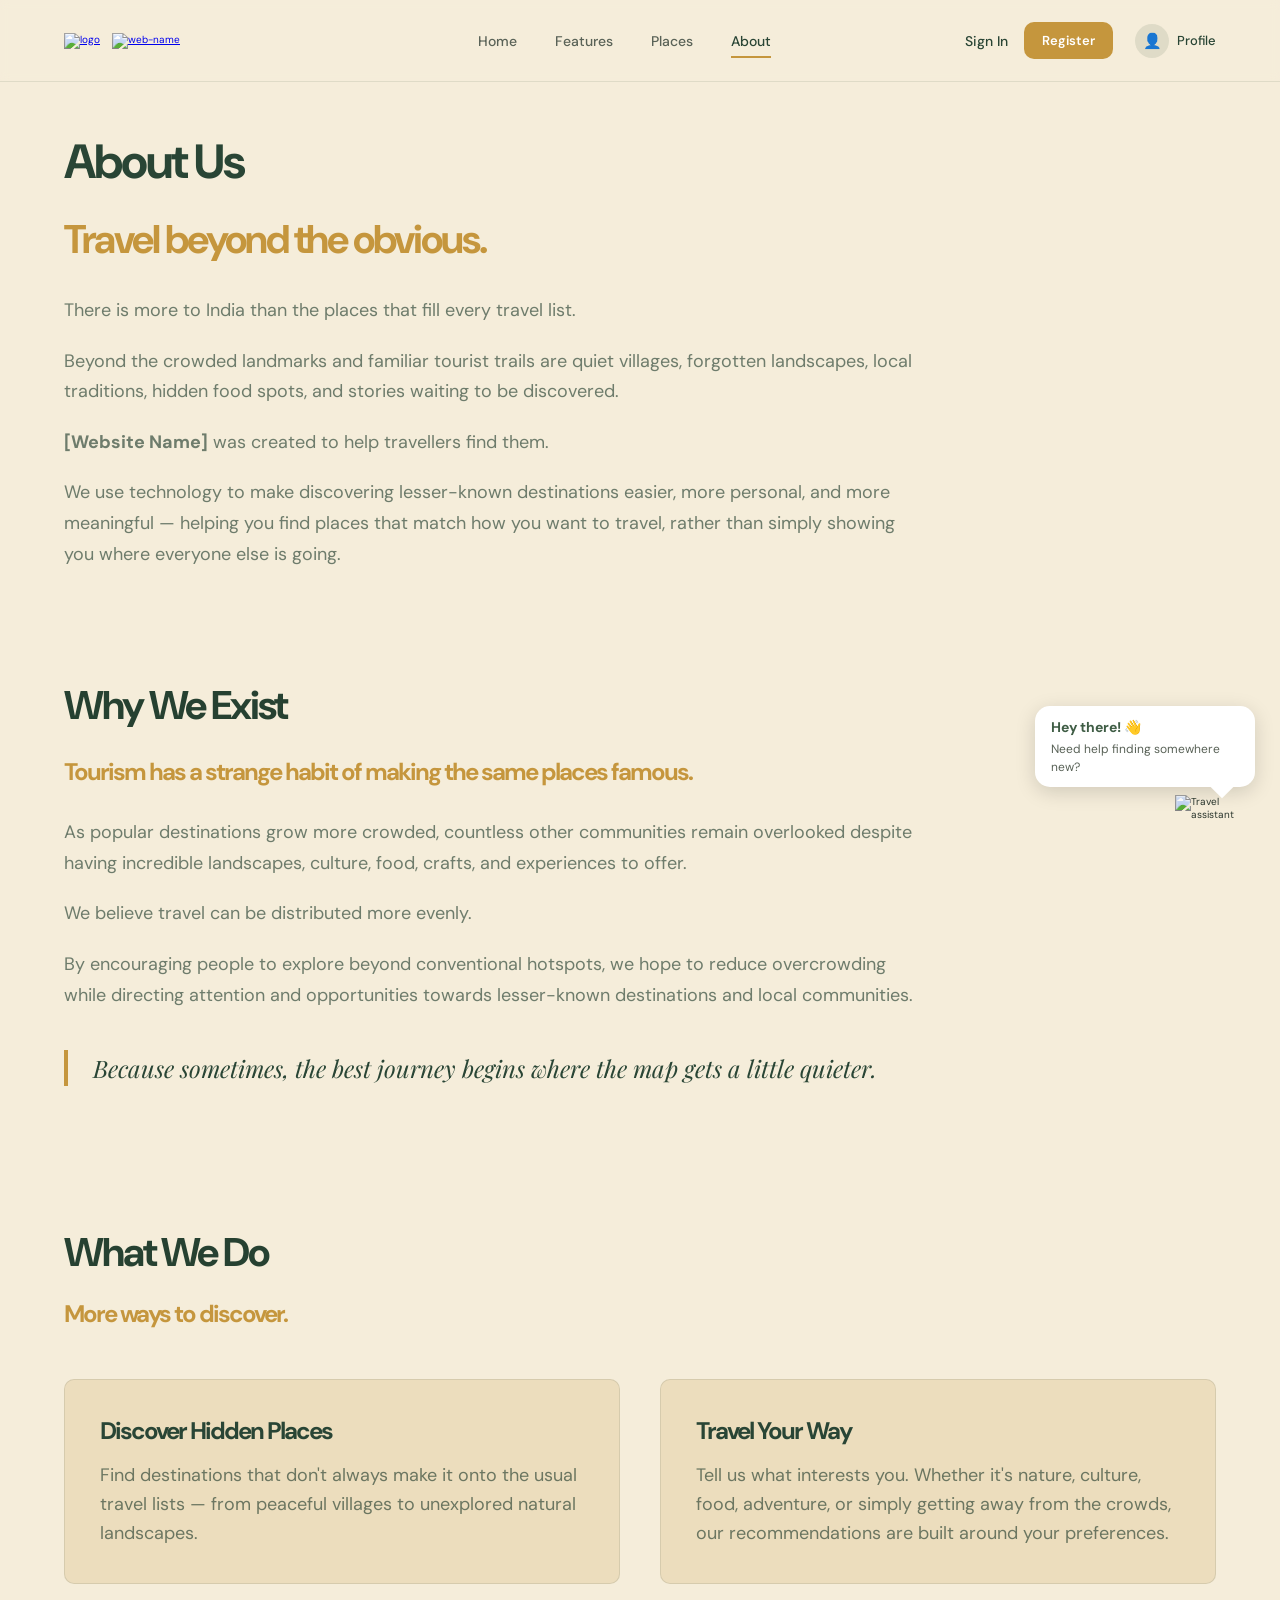
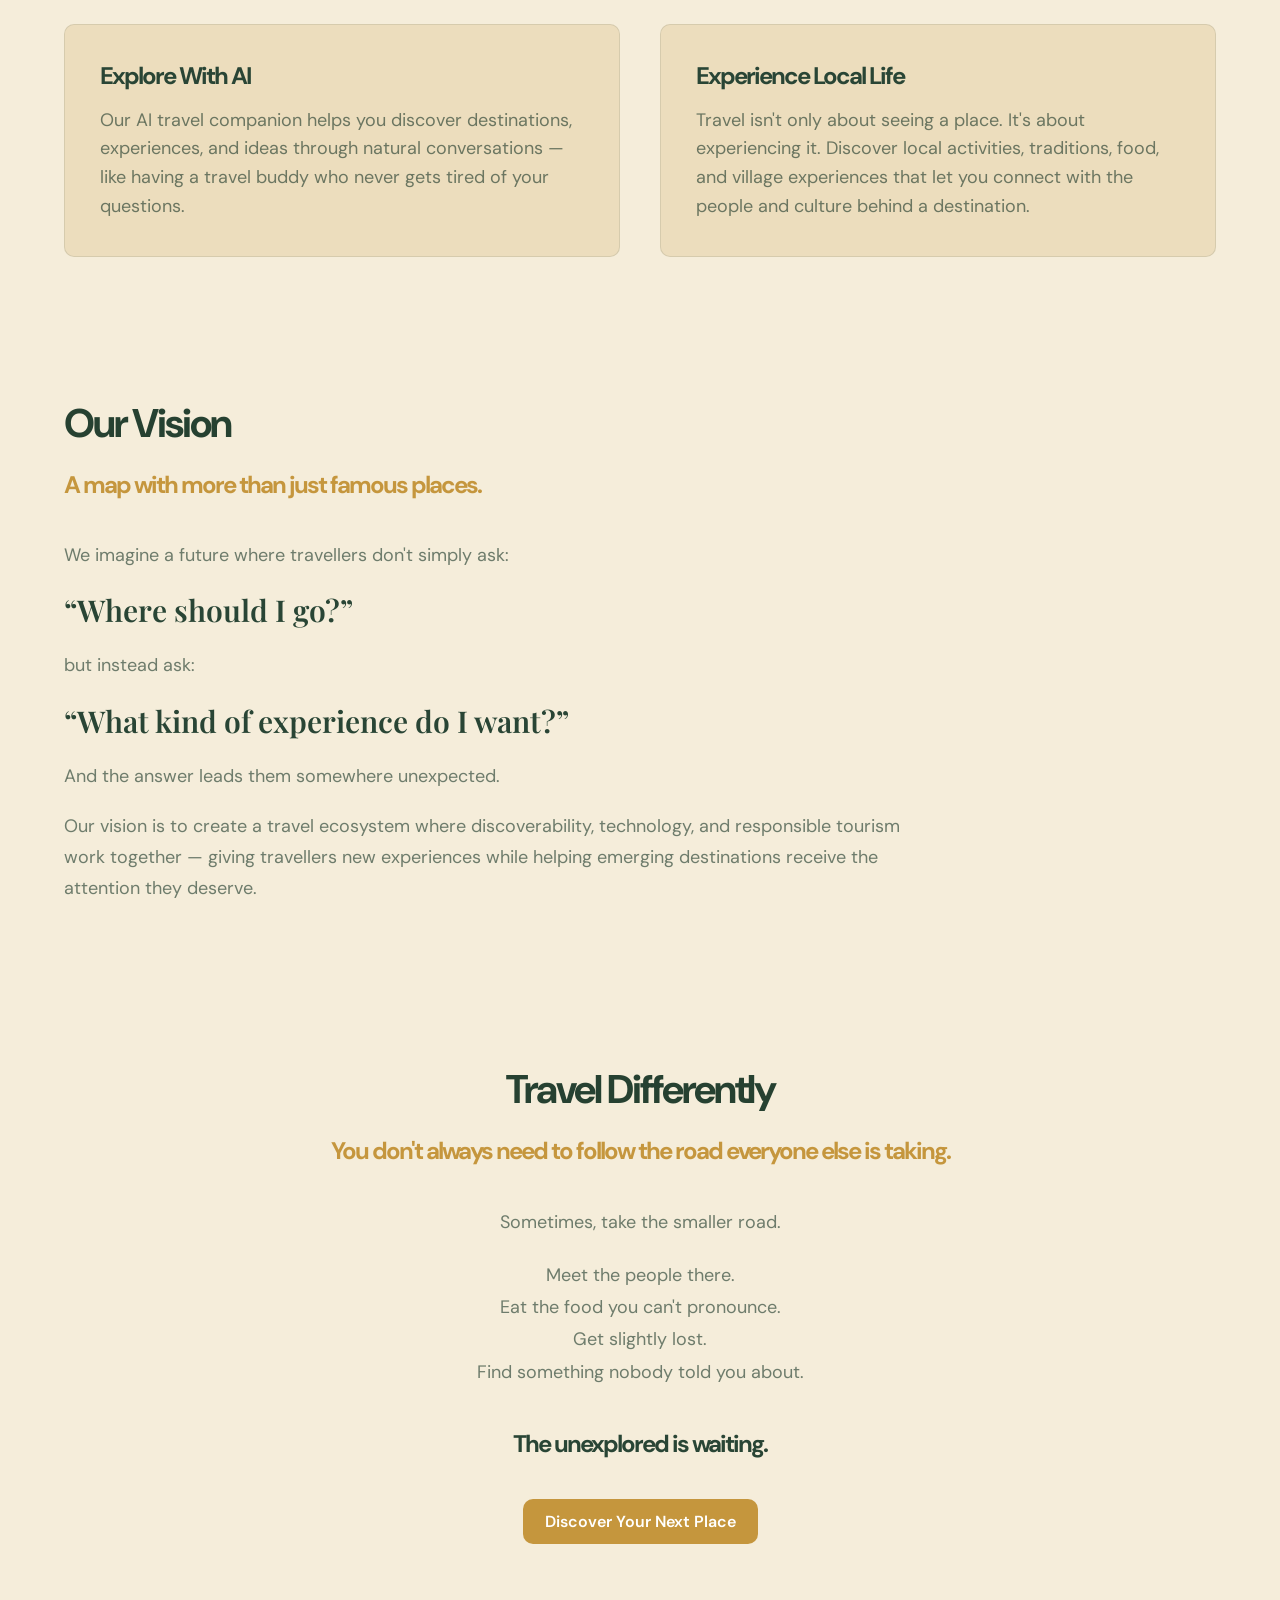
==== about.html @ 6c871c78 "Add files via upload" ====
<!DOCTYPE html>
<html lang="en">

<head>
    <meta charset="UTF-8">
    <meta name="viewport" content="width=device-width, initial-scale=1.0">
    <link rel="stylesheet" href="about.css">
    <link rel="stylesheet" href="chatbot.css">

    <title>About Us</title>

    <!-- About page stylesheet will be added later -->

    <!-- Google Fonts -->
    <link
        href="https://fonts.googleapis.com/css2?family=DM+Sans:wght@400;500;600&family=Playfair+Display:wght@500;600;700&display=swap"
        rel="stylesheet">
</head>

<body>

    <!-- ================= NAVBAR ================= -->

    <nav class="navbar">

        <!-- Logo + Website Name -->
        <div class="brand">

            <div class="logo">
                <a href="index.html">
                    <img src="images/web-logo.png" alt="logo" width="65px">
                </a>
            </div>

            <div class="website-name">
                   <a href="index.html"><img src="images/web-name.png" alt="web-name" width="100px"></a>
            </div>

        </div>


        <!-- Navigation Links -->
        <div class="nav-links">

            <a href="index.html">Home</a>

            <a href="index.html#features">Features</a>

            <a href="places.html">Places</a>

            <a href="about.html" class="active">About</a>

        </div>


        <!-- Right Side -->
        <div class="nav-actions">

            <a href="signin.html" class="auth-link">
                Sign In
            </a>

            <a href="register.html" class="dark-btn">
                Register
            </a>

            <div class="profile" id="profileButton">

                <div class="profile-icon">
                    👤
                </div>

                <span>Profile</span>

                <div class="profile-message" id="profileMessage">
                    <strong>Register / Sign in</strong>
                    <small>to see your profile.</small>
                </div>

            </div>

        </div>

    </nav>


    <!-- ================= ABOUT PAGE ================= -->

    <main>

        <!-- ABOUT HERO -->

        <section class="about-hero">

            <h2>About Us</h2>

            <h3>Travel beyond the obvious.</h3>

            <p>
                There is more to India than the places that fill every travel list.
            </p>

            <p>
                Beyond the crowded landmarks and familiar tourist trails are quiet
                villages, forgotten landscapes, local traditions, hidden food spots,
                and stories waiting to be discovered.
            </p>

            <p>
                <strong>[Website Name]</strong> was created to help travellers find them.
            </p>

            <p>
                We use technology to make discovering lesser-known destinations easier,
                more personal, and more meaningful — helping you find places that match
                how you want to travel, rather than simply showing you where everyone
                else is going.
            </p>

        </section>


        <!-- WHY WE EXIST -->

        <section class="why-us">

            <h3>Why We Exist</h3>

            <h4>
                Tourism has a strange habit of making the same places famous.
            </h4>

            <p>
                As popular destinations grow more crowded, countless other communities
                remain overlooked despite having incredible landscapes, culture, food,
                crafts, and experiences to offer.
            </p>

            <p>
                We believe travel can be distributed more evenly.
            </p>

            <p>
                By encouraging people to explore beyond conventional hotspots, we hope
                to reduce overcrowding while directing attention and opportunities
                towards lesser-known destinations and local communities.
            </p>

            <blockquote>
                Because sometimes, the best journey begins where the map gets a little quieter.
            </blockquote>

        </section>


        <!-- WHAT WE DO -->

        <section class="what-we-do">

            <h3>What We Do</h3>

            <h4>More ways to discover.</h4>

            <div class="about-features">

                <article class="about-feature">

                    <h4>Discover Hidden Places</h4>

                    <p>
                        Find destinations that don't always make it onto the usual
                        travel lists — from peaceful villages to unexplored natural
                        landscapes.
                    </p>

                </article>


                <article class="about-feature">

                    <h4>Travel Your Way</h4>

                    <p>
                        Tell us what interests you. Whether it's nature, culture,
                        food, adventure, or simply getting away from the crowds,
                        our recommendations are built around your preferences.
                    </p>

                </article>


                <article class="about-feature">

                    <h4>Explore With AI</h4>

                    <p>
                        Our AI travel companion helps you discover destinations,
                        experiences, and ideas through natural conversations — like
                        having a travel buddy who never gets tired of your questions.
                    </p>

                </article>


                <article class="about-feature">

                    <h4>Experience Local Life</h4>

                    <p>
                        Travel isn't only about seeing a place. It's about
                        experiencing it. Discover local activities, traditions,
                        food, and village experiences that let you connect with
                        the people and culture behind a destination.
                    </p>

                </article>

            </div>

        </section>


        <!-- OUR VISION -->

        <section class="our-vision">

            <h3>Our Vision</h3>

            <h4>A map with more than just famous places.</h4>

            <p>
                We imagine a future where travellers don't simply ask:
            </p>

            <blockquote>
                “Where should I go?”
            </blockquote>

            <p>
                but instead ask:
            </p>

            <blockquote>
                “What kind of experience do I want?”
            </blockquote>

            <p>
                And the answer leads them somewhere unexpected.
            </p>

            <p>
                Our vision is to create a travel ecosystem where discoverability,
                technology, and responsible tourism work together — giving travellers
                new experiences while helping emerging destinations receive the
                attention they deserve.
            </p>

        </section>


        <!-- CLOSING -->

        <section class="about-closing">

            <h3>Travel Differently</h3>

            <h4>
                You don't always need to follow the road everyone else is taking.
            </h4>

            <p>
                Sometimes, take the smaller road.
            </p>

            <p>
                Meet the people there.<br>
                Eat the food you can't pronounce.<br>
                Get slightly lost.<br>
                Find something nobody told you about.
            </p>

            <h4>
                The unexplored is waiting.
            </h4>

            <a href="index.html#features">
                Discover Your Next Place
            </a>

        </section>

    </main>

    <!-- ================= CHATBOT ================= -->

<div class="chatbot" id="chatbot">

    <!-- Speech bubble -->
    <div class="chatbot-bubble" id="chatbotBubble">

        <strong>Hey there! 👋</strong>

        <small>
            Need help finding somewhere new?
        </small>

    </div>


    <!-- Chat window -->
    <div class="chat-window" id="chatWindow">

        <div class="chat-header">

            <h4>Your Travel Companion</h4>

            <button
                class="chat-close"
                id="chatClose">
                ×
            </button>

        </div>


        <div class="chat-messages" id="chatMessages">

            <div class="bot-message">
                Hi! I'm your travel companion. 🌿
                Tell me what kind of place you're looking for!
            </div>

        </div>


        <div class="chat-input-area">

            <input
                type="text"
                id="chatInput"
                class="chat-input"
                placeholder="Ask me anything..."
            >

            <button
                class="chat-send"
                id="chatSend">
                Send
            </button>

        </div>

    </div>


    <!-- Mascot -->
    <img
        src="images/mascot.png"
        alt="Travel assistant"
        class="chatbot-mascot"
        id="chatbotMascot">

</div>

    <script src="script.js"></script>
    <script src="chatbot.js"></script>

</body>

</html>
---- about.css ----
* {
    margin: 0;
    padding: 0;
    box-sizing: border-box;
}


:root {
    --ochre: #c5963d;
    --deep-ochre: #a87927;

    --earth: #7b5635;
    --forest: #3f5d45;
    --deep-green: #294535;

    --cream: #f5edda;
    --text: #29352c;

    /* Feature colours */
    --feature-bg: #c5963d;
    --feature-image-bg: #d8b967;
    --feature-text: #f5edda;

    --h1-font-colour: #264131;

    --h1-font-size: 7rem;
    --h2-font-size: 4.8rem;
    --h3-font-size: 4rem;
    --h4-font-size: 2.4rem;

    --para-font-colour: #1934259c;
    --para-font-size: 1.8rem;

    --header-font-weight: 700;
    --para-font-weight: 400;

    --button-radius: 1rem;
}


html {
    font-size: 62.5%;
    scroll-behavior: smooth;
}


body {
    background: var(--cream);
    color: var(--text);
    font-family: "DM Sans", sans-serif;
}


h1,
h2,
h3,
h4 {
    color: var(--h1-font-colour);
    letter-spacing: -2px;
    font-weight: var(--header-font-weight);
}


h1 {
    font-size: var(--h1-font-size);
}


h2 {
    font-size: var(--h2-font-size);
}


h3 {
    font-size: var(--h3-font-size);
}


h4 {
    font-size: var(--h4-font-size);
}


p {
    font-size: var(--para-font-size);
    color: var(--para-font-colour);
    font-weight: var(--para-font-weight);
}


ul,
ol {
    list-style: none;
}


/* =========================================================
   NAVBAR
   ========================================================= */

.navbar {
    height: 8.2rem;
    width: 100%;

    display: flex;
    align-items: center;
    justify-content: space-between;

    padding: 0 5%;

    /* Translucent parchment */
    background: rgba(245, 237, 218, 0.45);

    border-bottom: 1px solid rgba(63, 93, 69, 0.12);

    /* Stays over the entire page */
    position: fixed;
    top: 0;
    left: 0;

    z-index: 1000;

    backdrop-filter: blur(4px);
    -webkit-backdrop-filter: blur(4px);
}


/* Brand */

.brand {
    display: flex;
    align-items: center;
    gap: 12px;

    min-width: 22rem;
}


/* Navigation */

.nav-links {
    display: flex;
    align-items: center;
    gap: 3.8rem;
}


.nav-links a {
    position: relative;

    text-decoration: none;
    color: #596257;

    font-size: 14px;
    font-weight: 500;

    padding: 8px 0;

    transition: color 0.25s ease;
}


.nav-links a:hover,
.nav-links a.active {
    color: var(--deep-green);
}


/* Underline */

.nav-links a::after {
    content: "";

    position: absolute;
    left: 0;
    bottom: 0;

    width: 0;
    height: 2px;

    background: var(--ochre);

    transition: width 0.25s ease;
}


.nav-links a:hover::after,
.nav-links a.active::after {
    width: 100%;
}


/* Right side */

.nav-actions {
    min-width: 22rem;

    display: flex;
    align-items: center;
    justify-content: flex-end;

    gap: 1.6rem;
}


.auth-link {
    text-decoration: none;

    color: var(--deep-green);

    font-size: 1.4rem;
    font-weight: 500;

    transition: opacity 0.2s ease;
}


.auth-link:hover {
    opacity: 0.7;
}


/* Buttons */

.dark-btn {
    text-decoration: none;

    padding: 1rem 1.8rem;

    border-radius: var(--button-radius);

    background: var(--ochre);
    color: white;

    font-size: 1.3rem;
    font-weight: 600;

    transition:
        background 0.25s ease,
        box-shadow 0.25s ease;
}


.dark-btn:hover {
    background: var(--deep-ochre);

    box-shadow:
        0 0.5rem 1rem rgba(41, 69, 53, 0.15);
}


/* Profile */

.profile {
    display: flex;
    align-items: center;
    position: relative;

    gap: 8px;
    margin-left: 6px;

    color: var(--deep-green);

    font-size: 1.3rem;
    font-weight: 500;

    cursor: pointer;
}


.profile-icon {
    width: 3.4rem;
    height: 3.4rem;

    display: flex;
    align-items: center;
    justify-content: center;

    border-radius: 50%;

    background: rgba(63, 93, 69, 0.12);

    font-size: 15px;
}


/* =========================================================
   PROFILE MESSAGE
   ========================================================= */

.profile-message {
    position: absolute;

    top: 5rem;
    right: 0;

    width: 18rem;

    padding: 1.4rem 1.6rem;

    background: rgba(255, 255, 255, 0.96);

    border-radius: 1.5rem;

    box-shadow:
        0 0.8rem 2rem rgba(41, 69, 53, 0.15);

    display: flex;
    flex-direction: column;

    gap: 0.3rem;

    opacity: 0;
    visibility: hidden;

    transform: translateY(-0.5rem) scale(0.96);

    transition:
        opacity 0.2s ease,
        visibility 0.2s ease,
        transform 0.2s ease;

    z-index: 2000;
}


/* Little cloud tail */

.profile-message::before {
    content: "";

    position: absolute;

    top: -0.7rem;
    right: 1.8rem;

    width: 1.4rem;
    height: 1.4rem;

    background: white;

    transform: rotate(45deg);
}


.profile-message strong {
    color: var(--deep-green);

    font-size: 1.4rem;
}


.profile-message small {
    color: rgba(41, 69, 53, 0.65);

    font-size: 1.2rem;

    line-height: 1.4;
}


/* Show popup */

.profile-message.show {
    opacity: 1;
    visibility: visible;

    transform: translateY(0) scale(1);
}




/* =========================================================
   ABOUT PAGE
   ========================================================= */

body {
    background-color: var(--cream);
    color: var(--text);
    font-family: "DM Sans", sans-serif;

    position: relative;
}


/* PARCHMENT BACKGROUND */

body::before {
    content: "";

    position: fixed;
    inset: 0;

    background-image: url("images/parchment-bg.png");
    background-size: cover;
    background-position: center;
    background-repeat: no-repeat;

    z-index: -1;
}


/* =========================================================
   ABOUT CONTENT
   ========================================================= */

main {
    width: 100%;
    padding-top: 12rem;
}


/* ================= ABOUT HERO ================= */

.about-hero {
    width: 90%;
    max-width: 120rem;

    margin: 0 auto;

    padding: 1rem 0 3rem;
}


.about-hero h2 {
    margin-bottom: 2rem;

    color: var(--deep-green);
}


.about-hero h3 {
    margin-bottom: 3rem;

    color: var(--ochre);
}


.about-hero p {
    max-width: 85rem;

    margin-bottom: 2rem;

    line-height: 1.7;
}


/* ================= WHY WE EXIST ================= */

.why-us {
    width: 90%;
    max-width: 120rem;

    margin: 0 auto;

    padding: 6rem 0 8rem;
}


.why-us h3 {
    margin-bottom: 2.5rem;
}


.why-us h4 {
    max-width: 90rem;

    margin-bottom: 3rem;

    color: var(--ochre);
}


.why-us p {
    max-width: 85rem;

    margin-bottom: 2rem;

    line-height: 1.7;
}


.why-us blockquote {
    max-width: 85rem;

    margin-top: 4rem;

    padding-left: 2.5rem;

    border-left: 4px solid var(--ochre);

    color: var(--deep-green);

    font-family: "Playfair Display", serif;
    font-size: 2.4rem;
    font-style: italic;
    line-height: 1.5;
}


/* ================= WHAT WE DO ================= */

.what-we-do {
    width: 90%;
    max-width: 120rem;

    margin: 0 auto;

    padding: 6rem 0 8rem;
}


.what-we-do > h3 {
    margin-bottom: 2rem;
}


.what-we-do > h4 {
    margin-bottom: 5rem;

    color: var(--ochre);
}


/* ================= ABOUT FEATURES ================= */

.about-features {
    display: grid;

    grid-template-columns: repeat(2, minmax(0, 1fr));

    gap: 4rem;
}


.about-feature {
    padding: 3.5rem;

    border-radius: var(--button-radius);

    background: rgba(197, 150, 61, 0.18);

    border: 1px solid rgba(41, 69, 53, 0.12);
}


.about-feature h4 {
    margin-bottom: 1.5rem;

    color: var(--deep-green);
}


.about-feature p {
    line-height: 1.6;
}


/* ================= OUR VISION ================= */

.our-vision {
    width: 90%;
    max-width: 120rem;

    margin: 0 auto;

    padding: 6rem 0 8rem;
}


.our-vision h3 {
    margin-bottom: 2rem;
}


.our-vision h4 {
    margin-bottom: 4rem;

    color: var(--ochre);
}


.our-vision p {
    max-width: 85rem;

    margin-bottom: 2rem;

    line-height: 1.7;
}


.our-vision blockquote {
    margin: 2rem 0;

    color: var(--deep-green);

    font-family: "Playfair Display", serif;
    font-size: 3rem;
    font-weight: 600;
}


/* ================= CLOSING ================= */

.about-closing {
    width: 90%;
    max-width: 120rem;

    margin: 0 auto;

    padding: 6rem 0 8rem;

    text-align: center;
}


.about-closing h3 {
    margin-bottom: 2rem;
}


.about-closing h4 {
    max-width: 80rem;

    margin: 0 auto 4rem;

    color: var(--ochre);
}


.about-closing p {
    margin-bottom: 2rem;

    line-height: 1.8;
}


.about-closing h4:last-of-type {
    margin-top: 4rem;
    margin-bottom: 4rem;

    color: var(--deep-green);
}


.about-closing a {
    display: inline-block;

    padding: 1.2rem 2.2rem;

    border-radius: var(--button-radius);

    background: var(--ochre);
    color: white;

    text-decoration: none;

    font-size: 1.6rem;
    font-weight: 600;

    transition:
        background 0.25s ease,
        box-shadow 0.25s ease;
}


.about-closing a:hover {
    background: var(--deep-ochre);

    box-shadow:
        0 0.8rem 2rem rgba(41, 69, 53, 0.15);
}


/* =========================================================
   RESPONSIVE
   ========================================================= */

@media (max-width: 900px) {

    .about-features {
        grid-template-columns: 1fr;
    }

}


@media (max-width: 650px) {

    main {
        padding-top: 10rem;
    }

    .about-hero,
    .why-us,
    .what-we-do,
    .our-vision,
    .about-closing {
        width: 90%;
        padding-top: 6rem;
        padding-bottom: 8rem;
    }

    .about-features {
        gap: 2rem;
    }

    .about-feature {
        padding: 2.5rem;
    }

    .about-hero h2 {
        font-size: 3.8rem;
    }

    .about-hero h3,
    .why-us h3,
    .what-we-do h3,
    .our-vision h3,
    .about-closing h3 {
        font-size: 3.2rem;
    }

}
---- chatbot.css ----
/* ================= CHATBOT ================= */

.chatbot {
    position: fixed;
    bottom: 2.5rem;
    right: 2.5rem;

    z-index: 9999;

    display: flex;
    flex-direction: column;
    align-items: flex-end;

    font-family: "DM Sans", sans-serif;
}


/* ================= MASCOT ================= */

.chatbot-mascot {
    width: 8rem;
    height: 8rem;

    object-fit: contain;

    cursor: pointer;

    transition: transform 0.25s ease;
}

.chatbot-mascot:hover {
    transform: scale(1.08);
}


/* ================= SPEECH BUBBLE ================= */

.chatbot-bubble {
    position: relative;

    margin-bottom: 0.8rem;
    padding: 1.2rem 1.6rem;

    background: white;

    border-radius: 1.5rem;

    box-shadow:
        0 0.5rem 2rem rgba(0, 0, 0, 0.15);

    color: #294535;

    font-size: 1.4rem;

    max-width: 22rem;

    cursor: pointer;

    animation: chatbotBubbleIn 0.5s ease;
}

.chatbot-bubble::after {
    content: "";

    position: absolute;

    right: 2.5rem;
    bottom: -0.8rem;

    width: 1.6rem;
    height: 1.6rem;

    background: white;

    transform: rotate(45deg);
}

.chatbot-bubble strong {
    display: block;

    color: #3f5d45;

    margin-bottom: 0.3rem;
}

.chatbot-bubble small {
    font-size: 1.2rem;

    color: #596257;
}


/* ================= CHAT WINDOW ================= */

.chat-window {
    position: absolute;

    right: 0;
    bottom: 9rem;

    width: 32rem;
    height: 42rem;

    background: #f5edda;

    border-radius: 1.8rem;

    box-shadow:
        0 1rem 3rem rgba(0, 0, 0, 0.2);

    overflow: hidden;

    display: none;

    flex-direction: column;
}

.chat-window.active {
    display: flex;

    animation: chatWindowIn 0.3s ease;
}


/* ================= CHAT HEADER ================= */

.chat-header {
    padding: 1.5rem 1.8rem;

    background: #294535;

    color: #f5edda;

    display: flex;

    align-items: center;

    justify-content: space-between;
}

.chat-header h4 {
    margin: 0;

    color: #f5edda;

    font-size: 1.8rem;

    letter-spacing: -0.5px;
}

.chat-close {
    border: none;

    background: transparent;

    color: #f5edda;

    font-size: 2rem;

    cursor: pointer;
}


/* ================= MESSAGES ================= */

.chat-messages {
    flex: 1;

    padding: 1.5rem;

    overflow-y: auto;

    display: flex;

    flex-direction: column;

    gap: 1rem;
}

.bot-message,
.user-message {
    max-width: 80%;

    padding: 1rem 1.3rem;

    border-radius: 1.2rem;

    font-size: 1.3rem;

    line-height: 1.5;
}

.bot-message {
    align-self: flex-start;

    background: white;

    color: #29352c;

    border-bottom-left-radius: 0.3rem;
}

.user-message {
    align-self: flex-end;

    background: #c5963d;

    color: white;

    border-bottom-right-radius: 0.3rem;
}


/* ================= INPUT ================= */

.chat-input-area {
    display: flex;

    gap: 0.8rem;

    padding: 1.2rem;

    background: white;

    border-top: 1px solid rgba(41, 69, 53, 0.1);
}

.chat-input {
    flex: 1;

    border: 1px solid rgba(41, 69, 53, 0.25);

    border-radius: 1rem;

    padding: 1rem;

    outline: none;

    font-family: "DM Sans", sans-serif;

    font-size: 1.3rem;
}

.chat-send {
    border: none;

    border-radius: 1rem;

    padding: 0 1.4rem;

    background: #c5963d;

    color: white;

    font-weight: 600;

    cursor: pointer;
}

.chat-send:hover {
    background: #a87927;
}


/* ================= ANIMATIONS ================= */

@keyframes chatbotBubbleIn {

    from {
        opacity: 0;
        transform: translateY(1rem);
    }

    to {
        opacity: 1;
        transform: translateY(0);
    }

}

@keyframes chatWindowIn {

    from {
        opacity: 0;
        transform: translateY(1rem) scale(0.97);
    }

    to {
        opacity: 1;
        transform: translateY(0) scale(1);
    }

}


/* ================= MOBILE ================= */

@media (max-width: 600px) {

    .chatbot {
        right: 1.5rem;
        bottom: 1.5rem;
    }

    .chatbot-mascot {
        width: 6.5rem;
        height: 6.5rem;
    }

    .chat-window {
        width: calc(100vw - 3rem);
        right: -0.5rem;
    }

}
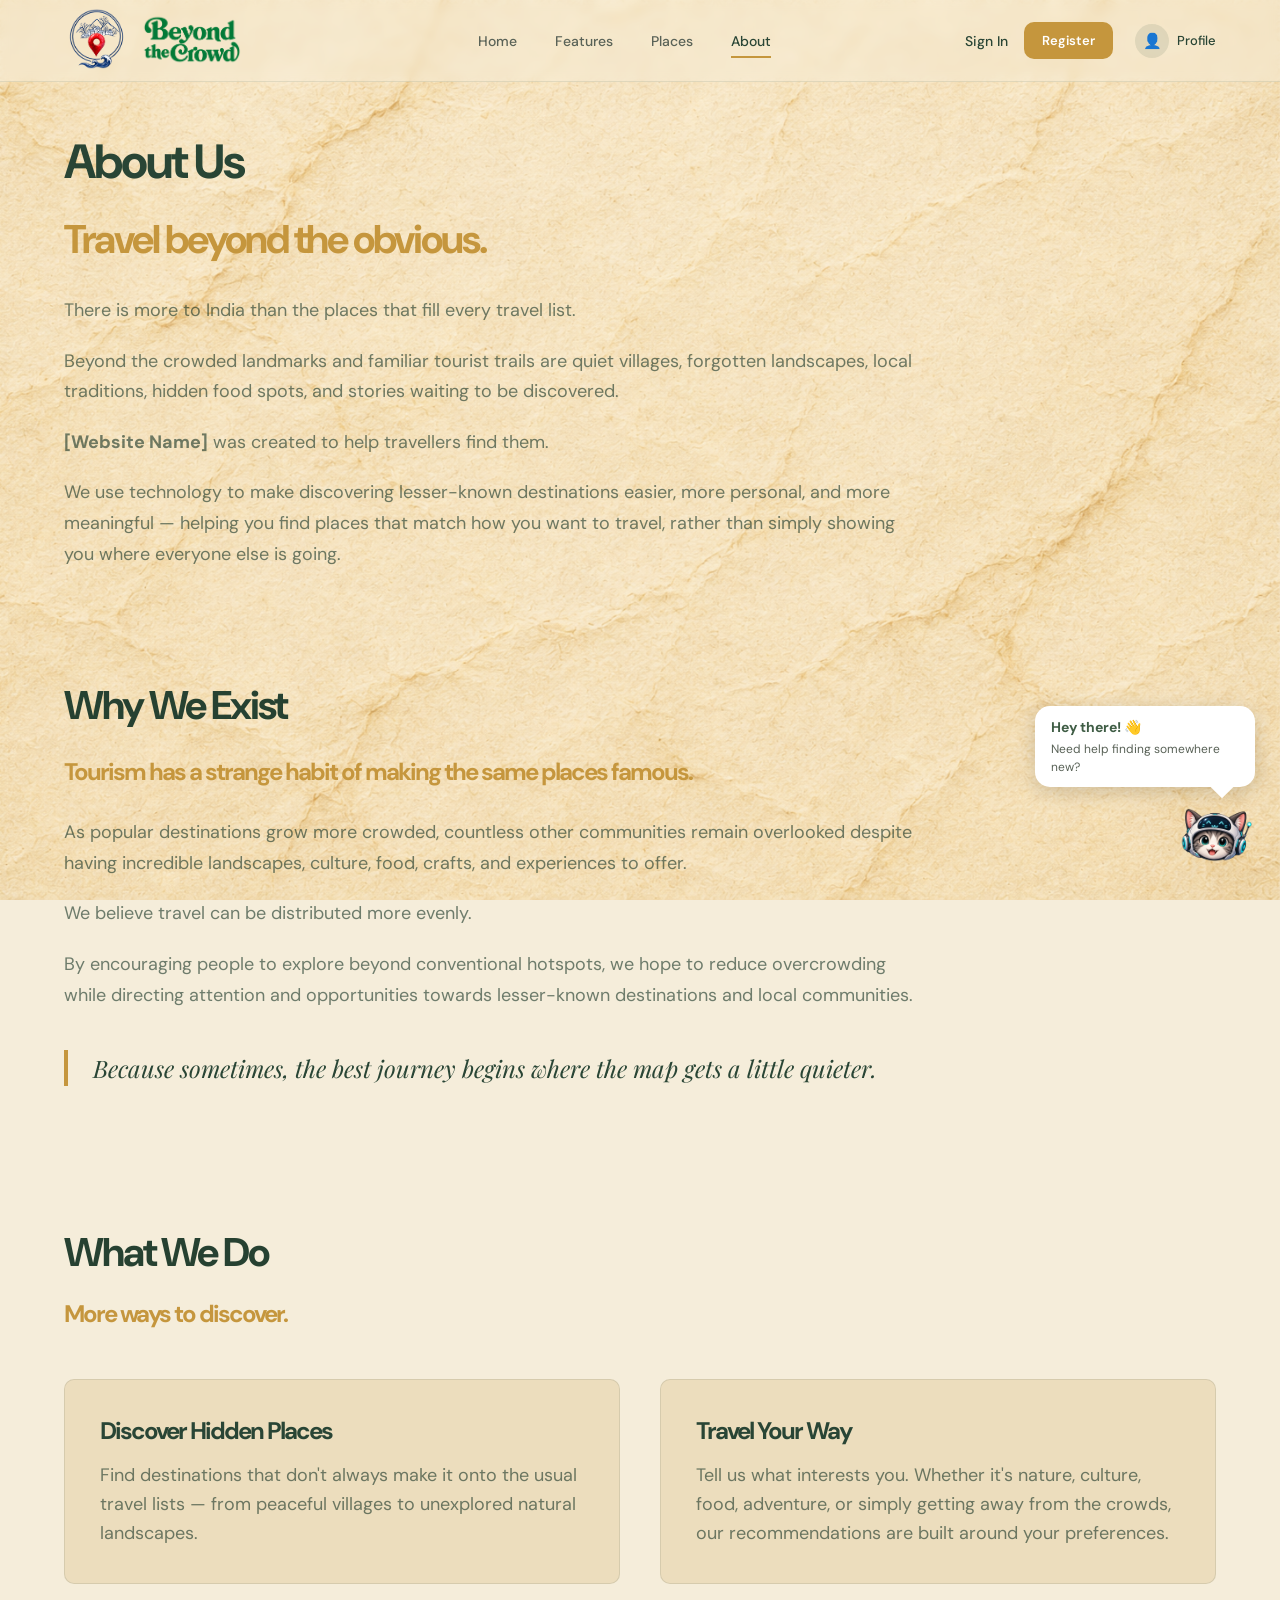
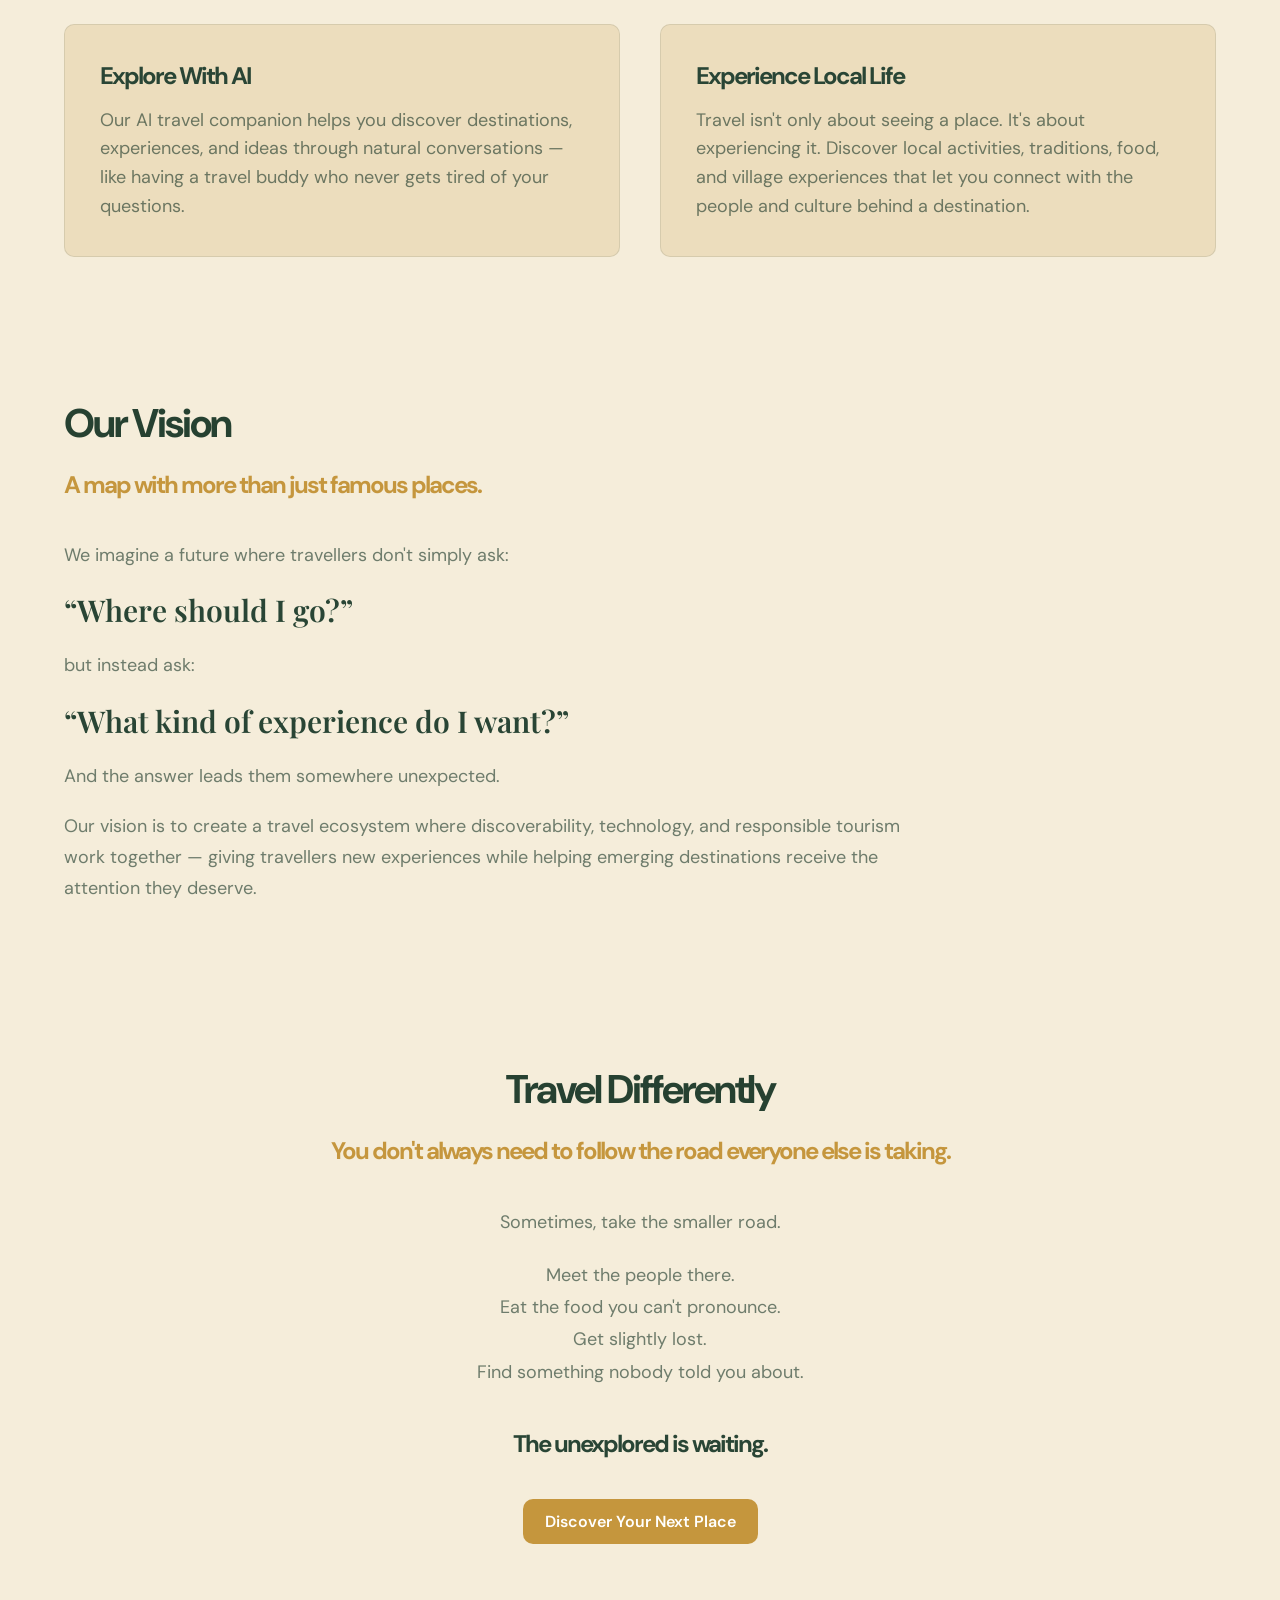
==== commit 9fbeaab2: "Initial local commit" ====
--- a/about.html
+++ b/about.html
@@ -1,370 +1,370 @@
-<!DOCTYPE html>
-<html lang="en">
-
-<head>
-    <meta charset="UTF-8">
-    <meta name="viewport" content="width=device-width, initial-scale=1.0">
-    <link rel="stylesheet" href="about.css">
-    <link rel="stylesheet" href="chatbot.css">
-
-    <title>About Us</title>
-
-    <!-- About page stylesheet will be added later -->
-
-    <!-- Google Fonts -->
-    <link
-        href="https://fonts.googleapis.com/css2?family=DM+Sans:wght@400;500;600&family=Playfair+Display:wght@500;600;700&display=swap"
-        rel="stylesheet">
-</head>
-
-<body>
-
-    <!-- ================= NAVBAR ================= -->
-
-    <nav class="navbar">
-
-        <!-- Logo + Website Name -->
-        <div class="brand">
-
-            <div class="logo">
-                <a href="index.html">
-                    <img src="images/web-logo.png" alt="logo" width="65px">
-                </a>
-            </div>
-
-            <div class="website-name">
-                   <a href="index.html"><img src="images/web-name.png" alt="web-name" width="100px"></a>
-            </div>
-
-        </div>
-
-
-        <!-- Navigation Links -->
-        <div class="nav-links">
-
-            <a href="index.html">Home</a>
-
-            <a href="index.html#features">Features</a>
-
-            <a href="places.html">Places</a>
-
-            <a href="about.html" class="active">About</a>
-
-        </div>
-
-
-        <!-- Right Side -->
-        <div class="nav-actions">
-
-            <a href="signin.html" class="auth-link">
-                Sign In
-            </a>
-
-            <a href="register.html" class="dark-btn">
-                Register
-            </a>
-
-            <div class="profile" id="profileButton">
-
-                <div class="profile-icon">
-                    👤
-                </div>
-
-                <span>Profile</span>
-
-                <div class="profile-message" id="profileMessage">
-                    <strong>Register / Sign in</strong>
-                    <small>to see your profile.</small>
-                </div>
-
-            </div>
-
-        </div>
-
-    </nav>
-
-
-    <!-- ================= ABOUT PAGE ================= -->
-
-    <main>
-
-        <!-- ABOUT HERO -->
-
-        <section class="about-hero">
-
-            <h2>About Us</h2>
-
-            <h3>Travel beyond the obvious.</h3>
-
-            <p>
-                There is more to India than the places that fill every travel list.
-            </p>
-
-            <p>
-                Beyond the crowded landmarks and familiar tourist trails are quiet
-                villages, forgotten landscapes, local traditions, hidden food spots,
-                and stories waiting to be discovered.
-            </p>
-
-            <p>
-                <strong>[Website Name]</strong> was created to help travellers find them.
-            </p>
-
-            <p>
-                We use technology to make discovering lesser-known destinations easier,
-                more personal, and more meaningful — helping you find places that match
-                how you want to travel, rather than simply showing you where everyone
-                else is going.
-            </p>
-
-        </section>
-
-
-        <!-- WHY WE EXIST -->
-
-        <section class="why-us">
-
-            <h3>Why We Exist</h3>
-
-            <h4>
-                Tourism has a strange habit of making the same places famous.
-            </h4>
-
-            <p>
-                As popular destinations grow more crowded, countless other communities
-                remain overlooked despite having incredible landscapes, culture, food,
-                crafts, and experiences to offer.
-            </p>
-
-            <p>
-                We believe travel can be distributed more evenly.
-            </p>
-
-            <p>
-                By encouraging people to explore beyond conventional hotspots, we hope
-                to reduce overcrowding while directing attention and opportunities
-                towards lesser-known destinations and local communities.
-            </p>
-
-            <blockquote>
-                Because sometimes, the best journey begins where the map gets a little quieter.
-            </blockquote>
-
-        </section>
-
-
-        <!-- WHAT WE DO -->
-
-        <section class="what-we-do">
-
-            <h3>What We Do</h3>
-
-            <h4>More ways to discover.</h4>
-
-            <div class="about-features">
-
-                <article class="about-feature">
-
-                    <h4>Discover Hidden Places</h4>
-
-                    <p>
-                        Find destinations that don't always make it onto the usual
-                        travel lists — from peaceful villages to unexplored natural
-                        landscapes.
-                    </p>
-
-                </article>
-
-
-                <article class="about-feature">
-
-                    <h4>Travel Your Way</h4>
-
-                    <p>
-                        Tell us what interests you. Whether it's nature, culture,
-                        food, adventure, or simply getting away from the crowds,
-                        our recommendations are built around your preferences.
-                    </p>
-
-                </article>
-
-
-                <article class="about-feature">
-
-                    <h4>Explore With AI</h4>
-
-                    <p>
-                        Our AI travel companion helps you discover destinations,
-                        experiences, and ideas through natural conversations — like
-                        having a travel buddy who never gets tired of your questions.
-                    </p>
-
-                </article>
-
-
-                <article class="about-feature">
-
-                    <h4>Experience Local Life</h4>
-
-                    <p>
-                        Travel isn't only about seeing a place. It's about
-                        experiencing it. Discover local activities, traditions,
-                        food, and village experiences that let you connect with
-                        the people and culture behind a destination.
-                    </p>
-
-                </article>
-
-            </div>
-
-        </section>
-
-
-        <!-- OUR VISION -->
-
-        <section class="our-vision">
-
-            <h3>Our Vision</h3>
-
-            <h4>A map with more than just famous places.</h4>
-
-            <p>
-                We imagine a future where travellers don't simply ask:
-            </p>
-
-            <blockquote>
-                “Where should I go?”
-            </blockquote>
-
-            <p>
-                but instead ask:
-            </p>
-
-            <blockquote>
-                “What kind of experience do I want?”
-            </blockquote>
-
-            <p>
-                And the answer leads them somewhere unexpected.
-            </p>
-
-            <p>
-                Our vision is to create a travel ecosystem where discoverability,
-                technology, and responsible tourism work together — giving travellers
-                new experiences while helping emerging destinations receive the
-                attention they deserve.
-            </p>
-
-        </section>
-
-
-        <!-- CLOSING -->
-
-        <section class="about-closing">
-
-            <h3>Travel Differently</h3>
-
-            <h4>
-                You don't always need to follow the road everyone else is taking.
-            </h4>
-
-            <p>
-                Sometimes, take the smaller road.
-            </p>
-
-            <p>
-                Meet the people there.<br>
-                Eat the food you can't pronounce.<br>
-                Get slightly lost.<br>
-                Find something nobody told you about.
-            </p>
-
-            <h4>
-                The unexplored is waiting.
-            </h4>
-
-            <a href="index.html#features">
-                Discover Your Next Place
-            </a>
-
-        </section>
-
-    </main>
-
-    <!-- ================= CHATBOT ================= -->
-
-<div class="chatbot" id="chatbot">
-
-    <!-- Speech bubble -->
-    <div class="chatbot-bubble" id="chatbotBubble">
-
-        <strong>Hey there! 👋</strong>
-
-        <small>
-            Need help finding somewhere new?
-        </small>
-
-    </div>
-
-
-    <!-- Chat window -->
-    <div class="chat-window" id="chatWindow">
-
-        <div class="chat-header">
-
-            <h4>Your Travel Companion</h4>
-
-            <button
-                class="chat-close"
-                id="chatClose">
-                ×
-            </button>
-
-        </div>
-
-
-        <div class="chat-messages" id="chatMessages">
-
-            <div class="bot-message">
-                Hi! I'm your travel companion. 🌿
-                Tell me what kind of place you're looking for!
-            </div>
-
-        </div>
-
-
-        <div class="chat-input-area">
-
-            <input
-                type="text"
-                id="chatInput"
-                class="chat-input"
-                placeholder="Ask me anything..."
-            >
-
-            <button
-                class="chat-send"
-                id="chatSend">
-                Send
-            </button>
-
-        </div>
-
-    </div>
-
-
-    <!-- Mascot -->
-    <img
-        src="images/mascot.png"
-        alt="Travel assistant"
-        class="chatbot-mascot"
-        id="chatbotMascot">
-
-</div>
-
-    <script src="script.js"></script>
-    <script src="chatbot.js"></script>
-
-</body>
-
+<!DOCTYPE html>
+<html lang="en">
+
+<head>
+    <meta charset="UTF-8">
+    <meta name="viewport" content="width=device-width, initial-scale=1.0">
+    <link rel="stylesheet" href="about.css">
+    <link rel="stylesheet" href="chatbot.css">
+
+    <title>About Us</title>
+
+    <!-- About page stylesheet will be added later -->
+
+    <!-- Google Fonts -->
+    <link
+        href="https://fonts.googleapis.com/css2?family=DM+Sans:wght@400;500;600&family=Playfair+Display:wght@500;600;700&display=swap"
+        rel="stylesheet">
+</head>
+
+<body>
+
+    <!-- ================= NAVBAR ================= -->
+
+    <nav class="navbar">
+
+        <!-- Logo + Website Name -->
+        <div class="brand">
+
+            <div class="logo">
+                <a href="index.html">
+                    <img src="images/web-logo.png" alt="logo" width="65px">
+                </a>
+            </div>
+
+            <div class="website-name">
+                   <a href="index.html"><img src="images/web-name.png" alt="web-name" width="100px"></a>
+            </div>
+
+        </div>
+
+
+        <!-- Navigation Links -->
+        <div class="nav-links">
+
+            <a href="index.html">Home</a>
+
+            <a href="index.html#features">Features</a>
+
+            <a href="places.html">Places</a>
+
+            <a href="about.html" class="active">About</a>
+
+        </div>
+
+
+        <!-- Right Side -->
+        <div class="nav-actions">
+
+            <a href="signin.html" class="auth-link">
+                Sign In
+            </a>
+
+            <a href="register.html" class="dark-btn">
+                Register
+            </a>
+
+            <div class="profile" id="profileButton">
+
+                <div class="profile-icon">
+                    👤
+                </div>
+
+                <span>Profile</span>
+
+                <div class="profile-message" id="profileMessage">
+                    <strong>Register / Sign in</strong>
+                    <small>to see your profile.</small>
+                </div>
+
+            </div>
+
+        </div>
+
+    </nav>
+
+
+    <!-- ================= ABOUT PAGE ================= -->
+
+    <main>
+
+        <!-- ABOUT HERO -->
+
+        <section class="about-hero">
+
+            <h2>About Us</h2>
+
+            <h3>Travel beyond the obvious.</h3>
+
+            <p>
+                There is more to India than the places that fill every travel list.
+            </p>
+
+            <p>
+                Beyond the crowded landmarks and familiar tourist trails are quiet
+                villages, forgotten landscapes, local traditions, hidden food spots,
+                and stories waiting to be discovered.
+            </p>
+
+            <p>
+                <strong>[Website Name]</strong> was created to help travellers find them.
+            </p>
+
+            <p>
+                We use technology to make discovering lesser-known destinations easier,
+                more personal, and more meaningful — helping you find places that match
+                how you want to travel, rather than simply showing you where everyone
+                else is going.
+            </p>
+
+        </section>
+
+
+        <!-- WHY WE EXIST -->
+
+        <section class="why-us">
+
+            <h3>Why We Exist</h3>
+
+            <h4>
+                Tourism has a strange habit of making the same places famous.
+            </h4>
+
+            <p>
+                As popular destinations grow more crowded, countless other communities
+                remain overlooked despite having incredible landscapes, culture, food,
+                crafts, and experiences to offer.
+            </p>
+
+            <p>
+                We believe travel can be distributed more evenly.
+            </p>
+
+            <p>
+                By encouraging people to explore beyond conventional hotspots, we hope
+                to reduce overcrowding while directing attention and opportunities
+                towards lesser-known destinations and local communities.
+            </p>
+
+            <blockquote>
+                Because sometimes, the best journey begins where the map gets a little quieter.
+            </blockquote>
+
+        </section>
+
+
+        <!-- WHAT WE DO -->
+
+        <section class="what-we-do">
+
+            <h3>What We Do</h3>
+
+            <h4>More ways to discover.</h4>
+
+            <div class="about-features">
+
+                <article class="about-feature">
+
+                    <h4>Discover Hidden Places</h4>
+
+                    <p>
+                        Find destinations that don't always make it onto the usual
+                        travel lists — from peaceful villages to unexplored natural
+                        landscapes.
+                    </p>
+
+                </article>
+
+
+                <article class="about-feature">
+
+                    <h4>Travel Your Way</h4>
+
+                    <p>
+                        Tell us what interests you. Whether it's nature, culture,
+                        food, adventure, or simply getting away from the crowds,
+                        our recommendations are built around your preferences.
+                    </p>
+
+                </article>
+
+
+                <article class="about-feature">
+
+                    <h4>Explore With AI</h4>
+
+                    <p>
+                        Our AI travel companion helps you discover destinations,
+                        experiences, and ideas through natural conversations — like
+                        having a travel buddy who never gets tired of your questions.
+                    </p>
+
+                </article>
+
+
+                <article class="about-feature">
+
+                    <h4>Experience Local Life</h4>
+
+                    <p>
+                        Travel isn't only about seeing a place. It's about
+                        experiencing it. Discover local activities, traditions,
+                        food, and village experiences that let you connect with
+                        the people and culture behind a destination.
+                    </p>
+
+                </article>
+
+            </div>
+
+        </section>
+
+
+        <!-- OUR VISION -->
+
+        <section class="our-vision">
+
+            <h3>Our Vision</h3>
+
+            <h4>A map with more than just famous places.</h4>
+
+            <p>
+                We imagine a future where travellers don't simply ask:
+            </p>
+
+            <blockquote>
+                “Where should I go?”
+            </blockquote>
+
+            <p>
+                but instead ask:
+            </p>
+
+            <blockquote>
+                “What kind of experience do I want?”
+            </blockquote>
+
+            <p>
+                And the answer leads them somewhere unexpected.
+            </p>
+
+            <p>
+                Our vision is to create a travel ecosystem where discoverability,
+                technology, and responsible tourism work together — giving travellers
+                new experiences while helping emerging destinations receive the
+                attention they deserve.
+            </p>
+
+        </section>
+
+
+        <!-- CLOSING -->
+
+        <section class="about-closing">
+
+            <h3>Travel Differently</h3>
+
+            <h4>
+                You don't always need to follow the road everyone else is taking.
+            </h4>
+
+            <p>
+                Sometimes, take the smaller road.
+            </p>
+
+            <p>
+                Meet the people there.<br>
+                Eat the food you can't pronounce.<br>
+                Get slightly lost.<br>
+                Find something nobody told you about.
+            </p>
+
+            <h4>
+                The unexplored is waiting.
+            </h4>
+
+            <a href="index.html#features">
+                Discover Your Next Place
+            </a>
+
+        </section>
+
+    </main>
+
+    <!-- ================= CHATBOT ================= -->
+
+<div class="chatbot" id="chatbot">
+
+    <!-- Speech bubble -->
+    <div class="chatbot-bubble" id="chatbotBubble">
+
+        <strong>Hey there! 👋</strong>
+
+        <small>
+            Need help finding somewhere new?
+        </small>
+
+    </div>
+
+
+    <!-- Chat window -->
+    <div class="chat-window" id="chatWindow">
+
+        <div class="chat-header">
+
+            <h4>Your Travel Companion</h4>
+
+            <button
+                class="chat-close"
+                id="chatClose">
+                ×
+            </button>
+
+        </div>
+
+
+        <div class="chat-messages" id="chatMessages">
+
+            <div class="bot-message">
+                Hi! I'm your travel companion. 🌿
+                Tell me what kind of place you're looking for!
+            </div>
+
+        </div>
+
+
+        <div class="chat-input-area">
+
+            <input
+                type="text"
+                id="chatInput"
+                class="chat-input"
+                placeholder="Ask me anything..."
+            >
+
+            <button
+                class="chat-send"
+                id="chatSend">
+                Send
+            </button>
+
+        </div>
+
+    </div>
+
+
+    <!-- Mascot -->
+    <img
+        src="images/mascot.png"
+        alt="Travel assistant"
+        class="chatbot-mascot"
+        id="chatbotMascot">
+
+</div>
+
+    <script src="script.js"></script>
+    <script src="chatbot.js"></script>
+
+</body>
+
 </html>
--- a/about.css
+++ b/about.css
@@ -1,725 +1,725 @@
-* {
-    margin: 0;
-    padding: 0;
-    box-sizing: border-box;
-}
-
-
-:root {
-    --ochre: #c5963d;
-    --deep-ochre: #a87927;
-
-    --earth: #7b5635;
-    --forest: #3f5d45;
-    --deep-green: #294535;
-
-    --cream: #f5edda;
-    --text: #29352c;
-
-    /* Feature colours */
-    --feature-bg: #c5963d;
-    --feature-image-bg: #d8b967;
-    --feature-text: #f5edda;
-
-    --h1-font-colour: #264131;
-
-    --h1-font-size: 7rem;
-    --h2-font-size: 4.8rem;
-    --h3-font-size: 4rem;
-    --h4-font-size: 2.4rem;
-
-    --para-font-colour: #1934259c;
-    --para-font-size: 1.8rem;
-
-    --header-font-weight: 700;
-    --para-font-weight: 400;
-
-    --button-radius: 1rem;
-}
-
-
-html {
-    font-size: 62.5%;
-    scroll-behavior: smooth;
-}
-
-
-body {
-    background: var(--cream);
-    color: var(--text);
-    font-family: "DM Sans", sans-serif;
-}
-
-
-h1,
-h2,
-h3,
-h4 {
-    color: var(--h1-font-colour);
-    letter-spacing: -2px;
-    font-weight: var(--header-font-weight);
-}
-
-
-h1 {
-    font-size: var(--h1-font-size);
-}
-
-
-h2 {
-    font-size: var(--h2-font-size);
-}
-
-
-h3 {
-    font-size: var(--h3-font-size);
-}
-
-
-h4 {
-    font-size: var(--h4-font-size);
-}
-
-
-p {
-    font-size: var(--para-font-size);
-    color: var(--para-font-colour);
-    font-weight: var(--para-font-weight);
-}
-
-
-ul,
-ol {
-    list-style: none;
-}
-
-
-/* =========================================================
-   NAVBAR
-   ========================================================= */
-
-.navbar {
-    height: 8.2rem;
-    width: 100%;
-
-    display: flex;
-    align-items: center;
-    justify-content: space-between;
-
-    padding: 0 5%;
-
-    /* Translucent parchment */
-    background: rgba(245, 237, 218, 0.45);
-
-    border-bottom: 1px solid rgba(63, 93, 69, 0.12);
-
-    /* Stays over the entire page */
-    position: fixed;
-    top: 0;
-    left: 0;
-
-    z-index: 1000;
-
-    backdrop-filter: blur(4px);
-    -webkit-backdrop-filter: blur(4px);
-}
-
-
-/* Brand */
-
-.brand {
-    display: flex;
-    align-items: center;
-    gap: 12px;
-
-    min-width: 22rem;
-}
-
-
-/* Navigation */
-
-.nav-links {
-    display: flex;
-    align-items: center;
-    gap: 3.8rem;
-}
-
-
-.nav-links a {
-    position: relative;
-
-    text-decoration: none;
-    color: #596257;
-
-    font-size: 14px;
-    font-weight: 500;
-
-    padding: 8px 0;
-
-    transition: color 0.25s ease;
-}
-
-
-.nav-links a:hover,
-.nav-links a.active {
-    color: var(--deep-green);
-}
-
-
-/* Underline */
-
-.nav-links a::after {
-    content: "";
-
-    position: absolute;
-    left: 0;
-    bottom: 0;
-
-    width: 0;
-    height: 2px;
-
-    background: var(--ochre);
-
-    transition: width 0.25s ease;
-}
-
-
-.nav-links a:hover::after,
-.nav-links a.active::after {
-    width: 100%;
-}
-
-
-/* Right side */
-
-.nav-actions {
-    min-width: 22rem;
-
-    display: flex;
-    align-items: center;
-    justify-content: flex-end;
-
-    gap: 1.6rem;
-}
-
-
-.auth-link {
-    text-decoration: none;
-
-    color: var(--deep-green);
-
-    font-size: 1.4rem;
-    font-weight: 500;
-
-    transition: opacity 0.2s ease;
-}
-
-
-.auth-link:hover {
-    opacity: 0.7;
-}
-
-
-/* Buttons */
-
-.dark-btn {
-    text-decoration: none;
-
-    padding: 1rem 1.8rem;
-
-    border-radius: var(--button-radius);
-
-    background: var(--ochre);
-    color: white;
-
-    font-size: 1.3rem;
-    font-weight: 600;
-
-    transition:
-        background 0.25s ease,
-        box-shadow 0.25s ease;
-}
-
-
-.dark-btn:hover {
-    background: var(--deep-ochre);
-
-    box-shadow:
-        0 0.5rem 1rem rgba(41, 69, 53, 0.15);
-}
-
-
-/* Profile */
-
-.profile {
-    display: flex;
-    align-items: center;
-    position: relative;
-
-    gap: 8px;
-    margin-left: 6px;
-
-    color: var(--deep-green);
-
-    font-size: 1.3rem;
-    font-weight: 500;
-
-    cursor: pointer;
-}
-
-
-.profile-icon {
-    width: 3.4rem;
-    height: 3.4rem;
-
-    display: flex;
-    align-items: center;
-    justify-content: center;
-
-    border-radius: 50%;
-
-    background: rgba(63, 93, 69, 0.12);
-
-    font-size: 15px;
-}
-
-
-/* =========================================================
-   PROFILE MESSAGE
-   ========================================================= */
-
-.profile-message {
-    position: absolute;
-
-    top: 5rem;
-    right: 0;
-
-    width: 18rem;
-
-    padding: 1.4rem 1.6rem;
-
-    background: rgba(255, 255, 255, 0.96);
-
-    border-radius: 1.5rem;
-
-    box-shadow:
-        0 0.8rem 2rem rgba(41, 69, 53, 0.15);
-
-    display: flex;
-    flex-direction: column;
-
-    gap: 0.3rem;
-
-    opacity: 0;
-    visibility: hidden;
-
-    transform: translateY(-0.5rem) scale(0.96);
-
-    transition:
-        opacity 0.2s ease,
-        visibility 0.2s ease,
-        transform 0.2s ease;
-
-    z-index: 2000;
-}
-
-
-/* Little cloud tail */
-
-.profile-message::before {
-    content: "";
-
-    position: absolute;
-
-    top: -0.7rem;
-    right: 1.8rem;
-
-    width: 1.4rem;
-    height: 1.4rem;
-
-    background: white;
-
-    transform: rotate(45deg);
-}
-
-
-.profile-message strong {
-    color: var(--deep-green);
-
-    font-size: 1.4rem;
-}
-
-
-.profile-message small {
-    color: rgba(41, 69, 53, 0.65);
-
-    font-size: 1.2rem;
-
-    line-height: 1.4;
-}
-
-
-/* Show popup */
-
-.profile-message.show {
-    opacity: 1;
-    visibility: visible;
-
-    transform: translateY(0) scale(1);
-}
-
-
-
-
-/* =========================================================
-   ABOUT PAGE
-   ========================================================= */
-
-body {
-    background-color: var(--cream);
-    color: var(--text);
-    font-family: "DM Sans", sans-serif;
-
-    position: relative;
-}
-
-
-/* PARCHMENT BACKGROUND */
-
-body::before {
-    content: "";
-
-    position: fixed;
-    inset: 0;
-
-    background-image: url("images/parchment-bg.png");
-    background-size: cover;
-    background-position: center;
-    background-repeat: no-repeat;
-
-    z-index: -1;
-}
-
-
-/* =========================================================
-   ABOUT CONTENT
-   ========================================================= */
-
-main {
-    width: 100%;
-    padding-top: 12rem;
-}
-
-
-/* ================= ABOUT HERO ================= */
-
-.about-hero {
-    width: 90%;
-    max-width: 120rem;
-
-    margin: 0 auto;
-
-    padding: 1rem 0 3rem;
-}
-
-
-.about-hero h2 {
-    margin-bottom: 2rem;
-
-    color: var(--deep-green);
-}
-
-
-.about-hero h3 {
-    margin-bottom: 3rem;
-
-    color: var(--ochre);
-}
-
-
-.about-hero p {
-    max-width: 85rem;
-
-    margin-bottom: 2rem;
-
-    line-height: 1.7;
-}
-
-
-/* ================= WHY WE EXIST ================= */
-
-.why-us {
-    width: 90%;
-    max-width: 120rem;
-
-    margin: 0 auto;
-
-    padding: 6rem 0 8rem;
-}
-
-
-.why-us h3 {
-    margin-bottom: 2.5rem;
-}
-
-
-.why-us h4 {
-    max-width: 90rem;
-
-    margin-bottom: 3rem;
-
-    color: var(--ochre);
-}
-
-
-.why-us p {
-    max-width: 85rem;
-
-    margin-bottom: 2rem;
-
-    line-height: 1.7;
-}
-
-
-.why-us blockquote {
-    max-width: 85rem;
-
-    margin-top: 4rem;
-
-    padding-left: 2.5rem;
-
-    border-left: 4px solid var(--ochre);
-
-    color: var(--deep-green);
-
-    font-family: "Playfair Display", serif;
-    font-size: 2.4rem;
-    font-style: italic;
-    line-height: 1.5;
-}
-
-
-/* ================= WHAT WE DO ================= */
-
-.what-we-do {
-    width: 90%;
-    max-width: 120rem;
-
-    margin: 0 auto;
-
-    padding: 6rem 0 8rem;
-}
-
-
-.what-we-do > h3 {
-    margin-bottom: 2rem;
-}
-
-
-.what-we-do > h4 {
-    margin-bottom: 5rem;
-
-    color: var(--ochre);
-}
-
-
-/* ================= ABOUT FEATURES ================= */
-
-.about-features {
-    display: grid;
-
-    grid-template-columns: repeat(2, minmax(0, 1fr));
-
-    gap: 4rem;
-}
-
-
-.about-feature {
-    padding: 3.5rem;
-
-    border-radius: var(--button-radius);
-
-    background: rgba(197, 150, 61, 0.18);
-
-    border: 1px solid rgba(41, 69, 53, 0.12);
-}
-
-
-.about-feature h4 {
-    margin-bottom: 1.5rem;
-
-    color: var(--deep-green);
-}
-
-
-.about-feature p {
-    line-height: 1.6;
-}
-
-
-/* ================= OUR VISION ================= */
-
-.our-vision {
-    width: 90%;
-    max-width: 120rem;
-
-    margin: 0 auto;
-
-    padding: 6rem 0 8rem;
-}
-
-
-.our-vision h3 {
-    margin-bottom: 2rem;
-}
-
-
-.our-vision h4 {
-    margin-bottom: 4rem;
-
-    color: var(--ochre);
-}
-
-
-.our-vision p {
-    max-width: 85rem;
-
-    margin-bottom: 2rem;
-
-    line-height: 1.7;
-}
-
-
-.our-vision blockquote {
-    margin: 2rem 0;
-
-    color: var(--deep-green);
-
-    font-family: "Playfair Display", serif;
-    font-size: 3rem;
-    font-weight: 600;
-}
-
-
-/* ================= CLOSING ================= */
-
-.about-closing {
-    width: 90%;
-    max-width: 120rem;
-
-    margin: 0 auto;
-
-    padding: 6rem 0 8rem;
-
-    text-align: center;
-}
-
-
-.about-closing h3 {
-    margin-bottom: 2rem;
-}
-
-
-.about-closing h4 {
-    max-width: 80rem;
-
-    margin: 0 auto 4rem;
-
-    color: var(--ochre);
-}
-
-
-.about-closing p {
-    margin-bottom: 2rem;
-
-    line-height: 1.8;
-}
-
-
-.about-closing h4:last-of-type {
-    margin-top: 4rem;
-    margin-bottom: 4rem;
-
-    color: var(--deep-green);
-}
-
-
-.about-closing a {
-    display: inline-block;
-
-    padding: 1.2rem 2.2rem;
-
-    border-radius: var(--button-radius);
-
-    background: var(--ochre);
-    color: white;
-
-    text-decoration: none;
-
-    font-size: 1.6rem;
-    font-weight: 600;
-
-    transition:
-        background 0.25s ease,
-        box-shadow 0.25s ease;
-}
-
-
-.about-closing a:hover {
-    background: var(--deep-ochre);
-
-    box-shadow:
-        0 0.8rem 2rem rgba(41, 69, 53, 0.15);
-}
-
-
-/* =========================================================
-   RESPONSIVE
-   ========================================================= */
-
-@media (max-width: 900px) {
-
-    .about-features {
-        grid-template-columns: 1fr;
-    }
-
-}
-
-
-@media (max-width: 650px) {
-
-    main {
-        padding-top: 10rem;
-    }
-
-    .about-hero,
-    .why-us,
-    .what-we-do,
-    .our-vision,
-    .about-closing {
-        width: 90%;
-        padding-top: 6rem;
-        padding-bottom: 8rem;
-    }
-
-    .about-features {
-        gap: 2rem;
-    }
-
-    .about-feature {
-        padding: 2.5rem;
-    }
-
-    .about-hero h2 {
-        font-size: 3.8rem;
-    }
-
-    .about-hero h3,
-    .why-us h3,
-    .what-we-do h3,
-    .our-vision h3,
-    .about-closing h3 {
-        font-size: 3.2rem;
-    }
-
+* {
+    margin: 0;
+    padding: 0;
+    box-sizing: border-box;
+}
+
+
+:root {
+    --ochre: #c5963d;
+    --deep-ochre: #a87927;
+
+    --earth: #7b5635;
+    --forest: #3f5d45;
+    --deep-green: #294535;
+
+    --cream: #f5edda;
+    --text: #29352c;
+
+    /* Feature colours */
+    --feature-bg: #c5963d;
+    --feature-image-bg: #d8b967;
+    --feature-text: #f5edda;
+
+    --h1-font-colour: #264131;
+
+    --h1-font-size: 7rem;
+    --h2-font-size: 4.8rem;
+    --h3-font-size: 4rem;
+    --h4-font-size: 2.4rem;
+
+    --para-font-colour: #1934259c;
+    --para-font-size: 1.8rem;
+
+    --header-font-weight: 700;
+    --para-font-weight: 400;
+
+    --button-radius: 1rem;
+}
+
+
+html {
+    font-size: 62.5%;
+    scroll-behavior: smooth;
+}
+
+
+body {
+    background: var(--cream);
+    color: var(--text);
+    font-family: "DM Sans", sans-serif;
+}
+
+
+h1,
+h2,
+h3,
+h4 {
+    color: var(--h1-font-colour);
+    letter-spacing: -2px;
+    font-weight: var(--header-font-weight);
+}
+
+
+h1 {
+    font-size: var(--h1-font-size);
+}
+
+
+h2 {
+    font-size: var(--h2-font-size);
+}
+
+
+h3 {
+    font-size: var(--h3-font-size);
+}
+
+
+h4 {
+    font-size: var(--h4-font-size);
+}
+
+
+p {
+    font-size: var(--para-font-size);
+    color: var(--para-font-colour);
+    font-weight: var(--para-font-weight);
+}
+
+
+ul,
+ol {
+    list-style: none;
+}
+
+
+/* =========================================================
+   NAVBAR
+   ========================================================= */
+
+.navbar {
+    height: 8.2rem;
+    width: 100%;
+
+    display: flex;
+    align-items: center;
+    justify-content: space-between;
+
+    padding: 0 5%;
+
+    /* Translucent parchment */
+    background: rgba(245, 237, 218, 0.45);
+
+    border-bottom: 1px solid rgba(63, 93, 69, 0.12);
+
+    /* Stays over the entire page */
+    position: fixed;
+    top: 0;
+    left: 0;
+
+    z-index: 1000;
+
+    backdrop-filter: blur(4px);
+    -webkit-backdrop-filter: blur(4px);
+}
+
+
+/* Brand */
+
+.brand {
+    display: flex;
+    align-items: center;
+    gap: 12px;
+
+    min-width: 22rem;
+}
+
+
+/* Navigation */
+
+.nav-links {
+    display: flex;
+    align-items: center;
+    gap: 3.8rem;
+}
+
+
+.nav-links a {
+    position: relative;
+
+    text-decoration: none;
+    color: #596257;
+
+    font-size: 14px;
+    font-weight: 500;
+
+    padding: 8px 0;
+
+    transition: color 0.25s ease;
+}
+
+
+.nav-links a:hover,
+.nav-links a.active {
+    color: var(--deep-green);
+}
+
+
+/* Underline */
+
+.nav-links a::after {
+    content: "";
+
+    position: absolute;
+    left: 0;
+    bottom: 0;
+
+    width: 0;
+    height: 2px;
+
+    background: var(--ochre);
+
+    transition: width 0.25s ease;
+}
+
+
+.nav-links a:hover::after,
+.nav-links a.active::after {
+    width: 100%;
+}
+
+
+/* Right side */
+
+.nav-actions {
+    min-width: 22rem;
+
+    display: flex;
+    align-items: center;
+    justify-content: flex-end;
+
+    gap: 1.6rem;
+}
+
+
+.auth-link {
+    text-decoration: none;
+
+    color: var(--deep-green);
+
+    font-size: 1.4rem;
+    font-weight: 500;
+
+    transition: opacity 0.2s ease;
+}
+
+
+.auth-link:hover {
+    opacity: 0.7;
+}
+
+
+/* Buttons */
+
+.dark-btn {
+    text-decoration: none;
+
+    padding: 1rem 1.8rem;
+
+    border-radius: var(--button-radius);
+
+    background: var(--ochre);
+    color: white;
+
+    font-size: 1.3rem;
+    font-weight: 600;
+
+    transition:
+        background 0.25s ease,
+        box-shadow 0.25s ease;
+}
+
+
+.dark-btn:hover {
+    background: var(--deep-ochre);
+
+    box-shadow:
+        0 0.5rem 1rem rgba(41, 69, 53, 0.15);
+}
+
+
+/* Profile */
+
+.profile {
+    display: flex;
+    align-items: center;
+    position: relative;
+
+    gap: 8px;
+    margin-left: 6px;
+
+    color: var(--deep-green);
+
+    font-size: 1.3rem;
+    font-weight: 500;
+
+    cursor: pointer;
+}
+
+
+.profile-icon {
+    width: 3.4rem;
+    height: 3.4rem;
+
+    display: flex;
+    align-items: center;
+    justify-content: center;
+
+    border-radius: 50%;
+
+    background: rgba(63, 93, 69, 0.12);
+
+    font-size: 15px;
+}
+
+
+/* =========================================================
+   PROFILE MESSAGE
+   ========================================================= */
+
+.profile-message {
+    position: absolute;
+
+    top: 5rem;
+    right: 0;
+
+    width: 18rem;
+
+    padding: 1.4rem 1.6rem;
+
+    background: rgba(255, 255, 255, 0.96);
+
+    border-radius: 1.5rem;
+
+    box-shadow:
+        0 0.8rem 2rem rgba(41, 69, 53, 0.15);
+
+    display: flex;
+    flex-direction: column;
+
+    gap: 0.3rem;
+
+    opacity: 0;
+    visibility: hidden;
+
+    transform: translateY(-0.5rem) scale(0.96);
+
+    transition:
+        opacity 0.2s ease,
+        visibility 0.2s ease,
+        transform 0.2s ease;
+
+    z-index: 2000;
+}
+
+
+/* Little cloud tail */
+
+.profile-message::before {
+    content: "";
+
+    position: absolute;
+
+    top: -0.7rem;
+    right: 1.8rem;
+
+    width: 1.4rem;
+    height: 1.4rem;
+
+    background: white;
+
+    transform: rotate(45deg);
+}
+
+
+.profile-message strong {
+    color: var(--deep-green);
+
+    font-size: 1.4rem;
+}
+
+
+.profile-message small {
+    color: rgba(41, 69, 53, 0.65);
+
+    font-size: 1.2rem;
+
+    line-height: 1.4;
+}
+
+
+/* Show popup */
+
+.profile-message.show {
+    opacity: 1;
+    visibility: visible;
+
+    transform: translateY(0) scale(1);
+}
+
+
+
+
+/* =========================================================
+   ABOUT PAGE
+   ========================================================= */
+
+body {
+    background-color: var(--cream);
+    color: var(--text);
+    font-family: "DM Sans", sans-serif;
+
+    position: relative;
+}
+
+
+/* PARCHMENT BACKGROUND */
+
+body::before {
+    content: "";
+
+    position: fixed;
+    inset: 0;
+
+    background-image: url("images/parchment-bg.png");
+    background-size: cover;
+    background-position: center;
+    background-repeat: no-repeat;
+
+    z-index: -1;
+}
+
+
+/* =========================================================
+   ABOUT CONTENT
+   ========================================================= */
+
+main {
+    width: 100%;
+    padding-top: 12rem;
+}
+
+
+/* ================= ABOUT HERO ================= */
+
+.about-hero {
+    width: 90%;
+    max-width: 120rem;
+
+    margin: 0 auto;
+
+    padding: 1rem 0 3rem;
+}
+
+
+.about-hero h2 {
+    margin-bottom: 2rem;
+
+    color: var(--deep-green);
+}
+
+
+.about-hero h3 {
+    margin-bottom: 3rem;
+
+    color: var(--ochre);
+}
+
+
+.about-hero p {
+    max-width: 85rem;
+
+    margin-bottom: 2rem;
+
+    line-height: 1.7;
+}
+
+
+/* ================= WHY WE EXIST ================= */
+
+.why-us {
+    width: 90%;
+    max-width: 120rem;
+
+    margin: 0 auto;
+
+    padding: 6rem 0 8rem;
+}
+
+
+.why-us h3 {
+    margin-bottom: 2.5rem;
+}
+
+
+.why-us h4 {
+    max-width: 90rem;
+
+    margin-bottom: 3rem;
+
+    color: var(--ochre);
+}
+
+
+.why-us p {
+    max-width: 85rem;
+
+    margin-bottom: 2rem;
+
+    line-height: 1.7;
+}
+
+
+.why-us blockquote {
+    max-width: 85rem;
+
+    margin-top: 4rem;
+
+    padding-left: 2.5rem;
+
+    border-left: 4px solid var(--ochre);
+
+    color: var(--deep-green);
+
+    font-family: "Playfair Display", serif;
+    font-size: 2.4rem;
+    font-style: italic;
+    line-height: 1.5;
+}
+
+
+/* ================= WHAT WE DO ================= */
+
+.what-we-do {
+    width: 90%;
+    max-width: 120rem;
+
+    margin: 0 auto;
+
+    padding: 6rem 0 8rem;
+}
+
+
+.what-we-do > h3 {
+    margin-bottom: 2rem;
+}
+
+
+.what-we-do > h4 {
+    margin-bottom: 5rem;
+
+    color: var(--ochre);
+}
+
+
+/* ================= ABOUT FEATURES ================= */
+
+.about-features {
+    display: grid;
+
+    grid-template-columns: repeat(2, minmax(0, 1fr));
+
+    gap: 4rem;
+}
+
+
+.about-feature {
+    padding: 3.5rem;
+
+    border-radius: var(--button-radius);
+
+    background: rgba(197, 150, 61, 0.18);
+
+    border: 1px solid rgba(41, 69, 53, 0.12);
+}
+
+
+.about-feature h4 {
+    margin-bottom: 1.5rem;
+
+    color: var(--deep-green);
+}
+
+
+.about-feature p {
+    line-height: 1.6;
+}
+
+
+/* ================= OUR VISION ================= */
+
+.our-vision {
+    width: 90%;
+    max-width: 120rem;
+
+    margin: 0 auto;
+
+    padding: 6rem 0 8rem;
+}
+
+
+.our-vision h3 {
+    margin-bottom: 2rem;
+}
+
+
+.our-vision h4 {
+    margin-bottom: 4rem;
+
+    color: var(--ochre);
+}
+
+
+.our-vision p {
+    max-width: 85rem;
+
+    margin-bottom: 2rem;
+
+    line-height: 1.7;
+}
+
+
+.our-vision blockquote {
+    margin: 2rem 0;
+
+    color: var(--deep-green);
+
+    font-family: "Playfair Display", serif;
+    font-size: 3rem;
+    font-weight: 600;
+}
+
+
+/* ================= CLOSING ================= */
+
+.about-closing {
+    width: 90%;
+    max-width: 120rem;
+
+    margin: 0 auto;
+
+    padding: 6rem 0 8rem;
+
+    text-align: center;
+}
+
+
+.about-closing h3 {
+    margin-bottom: 2rem;
+}
+
+
+.about-closing h4 {
+    max-width: 80rem;
+
+    margin: 0 auto 4rem;
+
+    color: var(--ochre);
+}
+
+
+.about-closing p {
+    margin-bottom: 2rem;
+
+    line-height: 1.8;
+}
+
+
+.about-closing h4:last-of-type {
+    margin-top: 4rem;
+    margin-bottom: 4rem;
+
+    color: var(--deep-green);
+}
+
+
+.about-closing a {
+    display: inline-block;
+
+    padding: 1.2rem 2.2rem;
+
+    border-radius: var(--button-radius);
+
+    background: var(--ochre);
+    color: white;
+
+    text-decoration: none;
+
+    font-size: 1.6rem;
+    font-weight: 600;
+
+    transition:
+        background 0.25s ease,
+        box-shadow 0.25s ease;
+}
+
+
+.about-closing a:hover {
+    background: var(--deep-ochre);
+
+    box-shadow:
+        0 0.8rem 2rem rgba(41, 69, 53, 0.15);
+}
+
+
+/* =========================================================
+   RESPONSIVE
+   ========================================================= */
+
+@media (max-width: 900px) {
+
+    .about-features {
+        grid-template-columns: 1fr;
+    }
+
+}
+
+
+@media (max-width: 650px) {
+
+    main {
+        padding-top: 10rem;
+    }
+
+    .about-hero,
+    .why-us,
+    .what-we-do,
+    .our-vision,
+    .about-closing {
+        width: 90%;
+        padding-top: 6rem;
+        padding-bottom: 8rem;
+    }
+
+    .about-features {
+        gap: 2rem;
+    }
+
+    .about-feature {
+        padding: 2.5rem;
+    }
+
+    .about-hero h2 {
+        font-size: 3.8rem;
+    }
+
+    .about-hero h3,
+    .why-us h3,
+    .what-we-do h3,
+    .our-vision h3,
+    .about-closing h3 {
+        font-size: 3.2rem;
+    }
+
 }
--- a/chatbot.css
+++ b/chatbot.css
@@ -1,315 +1,315 @@
-/* ================= CHATBOT ================= */
-
-.chatbot {
-    position: fixed;
-    bottom: 2.5rem;
-    right: 2.5rem;
-
-    z-index: 9999;
-
-    display: flex;
-    flex-direction: column;
-    align-items: flex-end;
-
-    font-family: "DM Sans", sans-serif;
-}
-
-
-/* ================= MASCOT ================= */
-
-.chatbot-mascot {
-    width: 8rem;
-    height: 8rem;
-
-    object-fit: contain;
-
-    cursor: pointer;
-
-    transition: transform 0.25s ease;
-}
-
-.chatbot-mascot:hover {
-    transform: scale(1.08);
-}
-
-
-/* ================= SPEECH BUBBLE ================= */
-
-.chatbot-bubble {
-    position: relative;
-
-    margin-bottom: 0.8rem;
-    padding: 1.2rem 1.6rem;
-
-    background: white;
-
-    border-radius: 1.5rem;
-
-    box-shadow:
-        0 0.5rem 2rem rgba(0, 0, 0, 0.15);
-
-    color: #294535;
-
-    font-size: 1.4rem;
-
-    max-width: 22rem;
-
-    cursor: pointer;
-
-    animation: chatbotBubbleIn 0.5s ease;
-}
-
-.chatbot-bubble::after {
-    content: "";
-
-    position: absolute;
-
-    right: 2.5rem;
-    bottom: -0.8rem;
-
-    width: 1.6rem;
-    height: 1.6rem;
-
-    background: white;
-
-    transform: rotate(45deg);
-}
-
-.chatbot-bubble strong {
-    display: block;
-
-    color: #3f5d45;
-
-    margin-bottom: 0.3rem;
-}
-
-.chatbot-bubble small {
-    font-size: 1.2rem;
-
-    color: #596257;
-}
-
-
-/* ================= CHAT WINDOW ================= */
-
-.chat-window {
-    position: absolute;
-
-    right: 0;
-    bottom: 9rem;
-
-    width: 32rem;
-    height: 42rem;
-
-    background: #f5edda;
-
-    border-radius: 1.8rem;
-
-    box-shadow:
-        0 1rem 3rem rgba(0, 0, 0, 0.2);
-
-    overflow: hidden;
-
-    display: none;
-
-    flex-direction: column;
-}
-
-.chat-window.active {
-    display: flex;
-
-    animation: chatWindowIn 0.3s ease;
-}
-
-
-/* ================= CHAT HEADER ================= */
-
-.chat-header {
-    padding: 1.5rem 1.8rem;
-
-    background: #294535;
-
-    color: #f5edda;
-
-    display: flex;
-
-    align-items: center;
-
-    justify-content: space-between;
-}
-
-.chat-header h4 {
-    margin: 0;
-
-    color: #f5edda;
-
-    font-size: 1.8rem;
-
-    letter-spacing: -0.5px;
-}
-
-.chat-close {
-    border: none;
-
-    background: transparent;
-
-    color: #f5edda;
-
-    font-size: 2rem;
-
-    cursor: pointer;
-}
-
-
-/* ================= MESSAGES ================= */
-
-.chat-messages {
-    flex: 1;
-
-    padding: 1.5rem;
-
-    overflow-y: auto;
-
-    display: flex;
-
-    flex-direction: column;
-
-    gap: 1rem;
-}
-
-.bot-message,
-.user-message {
-    max-width: 80%;
-
-    padding: 1rem 1.3rem;
-
-    border-radius: 1.2rem;
-
-    font-size: 1.3rem;
-
-    line-height: 1.5;
-}
-
-.bot-message {
-    align-self: flex-start;
-
-    background: white;
-
-    color: #29352c;
-
-    border-bottom-left-radius: 0.3rem;
-}
-
-.user-message {
-    align-self: flex-end;
-
-    background: #c5963d;
-
-    color: white;
-
-    border-bottom-right-radius: 0.3rem;
-}
-
-
-/* ================= INPUT ================= */
-
-.chat-input-area {
-    display: flex;
-
-    gap: 0.8rem;
-
-    padding: 1.2rem;
-
-    background: white;
-
-    border-top: 1px solid rgba(41, 69, 53, 0.1);
-}
-
-.chat-input {
-    flex: 1;
-
-    border: 1px solid rgba(41, 69, 53, 0.25);
-
-    border-radius: 1rem;
-
-    padding: 1rem;
-
-    outline: none;
-
-    font-family: "DM Sans", sans-serif;
-
-    font-size: 1.3rem;
-}
-
-.chat-send {
-    border: none;
-
-    border-radius: 1rem;
-
-    padding: 0 1.4rem;
-
-    background: #c5963d;
-
-    color: white;
-
-    font-weight: 600;
-
-    cursor: pointer;
-}
-
-.chat-send:hover {
-    background: #a87927;
-}
-
-
-/* ================= ANIMATIONS ================= */
-
-@keyframes chatbotBubbleIn {
-
-    from {
-        opacity: 0;
-        transform: translateY(1rem);
-    }
-
-    to {
-        opacity: 1;
-        transform: translateY(0);
-    }
-
-}
-
-@keyframes chatWindowIn {
-
-    from {
-        opacity: 0;
-        transform: translateY(1rem) scale(0.97);
-    }
-
-    to {
-        opacity: 1;
-        transform: translateY(0) scale(1);
-    }
-
-}
-
-
-/* ================= MOBILE ================= */
-
-@media (max-width: 600px) {
-
-    .chatbot {
-        right: 1.5rem;
-        bottom: 1.5rem;
-    }
-
-    .chatbot-mascot {
-        width: 6.5rem;
-        height: 6.5rem;
-    }
-
-    .chat-window {
-        width: calc(100vw - 3rem);
-        right: -0.5rem;
-    }
-
+/* ================= CHATBOT ================= */
+
+.chatbot {
+    position: fixed;
+    bottom: 2.5rem;
+    right: 2.5rem;
+
+    z-index: 9999;
+
+    display: flex;
+    flex-direction: column;
+    align-items: flex-end;
+
+    font-family: "DM Sans", sans-serif;
+}
+
+
+/* ================= MASCOT ================= */
+
+.chatbot-mascot {
+    width: 8rem;
+    height: 8rem;
+
+    object-fit: contain;
+
+    cursor: pointer;
+
+    transition: transform 0.25s ease;
+}
+
+.chatbot-mascot:hover {
+    transform: scale(1.08);
+}
+
+
+/* ================= SPEECH BUBBLE ================= */
+
+.chatbot-bubble {
+    position: relative;
+
+    margin-bottom: 0.8rem;
+    padding: 1.2rem 1.6rem;
+
+    background: white;
+
+    border-radius: 1.5rem;
+
+    box-shadow:
+        0 0.5rem 2rem rgba(0, 0, 0, 0.15);
+
+    color: #294535;
+
+    font-size: 1.4rem;
+
+    max-width: 22rem;
+
+    cursor: pointer;
+
+    animation: chatbotBubbleIn 0.5s ease;
+}
+
+.chatbot-bubble::after {
+    content: "";
+
+    position: absolute;
+
+    right: 2.5rem;
+    bottom: -0.8rem;
+
+    width: 1.6rem;
+    height: 1.6rem;
+
+    background: white;
+
+    transform: rotate(45deg);
+}
+
+.chatbot-bubble strong {
+    display: block;
+
+    color: #3f5d45;
+
+    margin-bottom: 0.3rem;
+}
+
+.chatbot-bubble small {
+    font-size: 1.2rem;
+
+    color: #596257;
+}
+
+
+/* ================= CHAT WINDOW ================= */
+
+.chat-window {
+    position: absolute;
+
+    right: 0;
+    bottom: 9rem;
+
+    width: 32rem;
+    height: 42rem;
+
+    background: #f5edda;
+
+    border-radius: 1.8rem;
+
+    box-shadow:
+        0 1rem 3rem rgba(0, 0, 0, 0.2);
+
+    overflow: hidden;
+
+    display: none;
+
+    flex-direction: column;
+}
+
+.chat-window.active {
+    display: flex;
+
+    animation: chatWindowIn 0.3s ease;
+}
+
+
+/* ================= CHAT HEADER ================= */
+
+.chat-header {
+    padding: 1.5rem 1.8rem;
+
+    background: #294535;
+
+    color: #f5edda;
+
+    display: flex;
+
+    align-items: center;
+
+    justify-content: space-between;
+}
+
+.chat-header h4 {
+    margin: 0;
+
+    color: #f5edda;
+
+    font-size: 1.8rem;
+
+    letter-spacing: -0.5px;
+}
+
+.chat-close {
+    border: none;
+
+    background: transparent;
+
+    color: #f5edda;
+
+    font-size: 2rem;
+
+    cursor: pointer;
+}
+
+
+/* ================= MESSAGES ================= */
+
+.chat-messages {
+    flex: 1;
+
+    padding: 1.5rem;
+
+    overflow-y: auto;
+
+    display: flex;
+
+    flex-direction: column;
+
+    gap: 1rem;
+}
+
+.bot-message,
+.user-message {
+    max-width: 80%;
+
+    padding: 1rem 1.3rem;
+
+    border-radius: 1.2rem;
+
+    font-size: 1.3rem;
+
+    line-height: 1.5;
+}
+
+.bot-message {
+    align-self: flex-start;
+
+    background: white;
+
+    color: #29352c;
+
+    border-bottom-left-radius: 0.3rem;
+}
+
+.user-message {
+    align-self: flex-end;
+
+    background: #c5963d;
+
+    color: white;
+
+    border-bottom-right-radius: 0.3rem;
+}
+
+
+/* ================= INPUT ================= */
+
+.chat-input-area {
+    display: flex;
+
+    gap: 0.8rem;
+
+    padding: 1.2rem;
+
+    background: white;
+
+    border-top: 1px solid rgba(41, 69, 53, 0.1);
+}
+
+.chat-input {
+    flex: 1;
+
+    border: 1px solid rgba(41, 69, 53, 0.25);
+
+    border-radius: 1rem;
+
+    padding: 1rem;
+
+    outline: none;
+
+    font-family: "DM Sans", sans-serif;
+
+    font-size: 1.3rem;
+}
+
+.chat-send {
+    border: none;
+
+    border-radius: 1rem;
+
+    padding: 0 1.4rem;
+
+    background: #c5963d;
+
+    color: white;
+
+    font-weight: 600;
+
+    cursor: pointer;
+}
+
+.chat-send:hover {
+    background: #a87927;
+}
+
+
+/* ================= ANIMATIONS ================= */
+
+@keyframes chatbotBubbleIn {
+
+    from {
+        opacity: 0;
+        transform: translateY(1rem);
+    }
+
+    to {
+        opacity: 1;
+        transform: translateY(0);
+    }
+
+}
+
+@keyframes chatWindowIn {
+
+    from {
+        opacity: 0;
+        transform: translateY(1rem) scale(0.97);
+    }
+
+    to {
+        opacity: 1;
+        transform: translateY(0) scale(1);
+    }
+
+}
+
+
+/* ================= MOBILE ================= */
+
+@media (max-width: 600px) {
+
+    .chatbot {
+        right: 1.5rem;
+        bottom: 1.5rem;
+    }
+
+    .chatbot-mascot {
+        width: 6.5rem;
+        height: 6.5rem;
+    }
+
+    .chat-window {
+        width: calc(100vw - 3rem);
+        right: -0.5rem;
+    }
+
 }
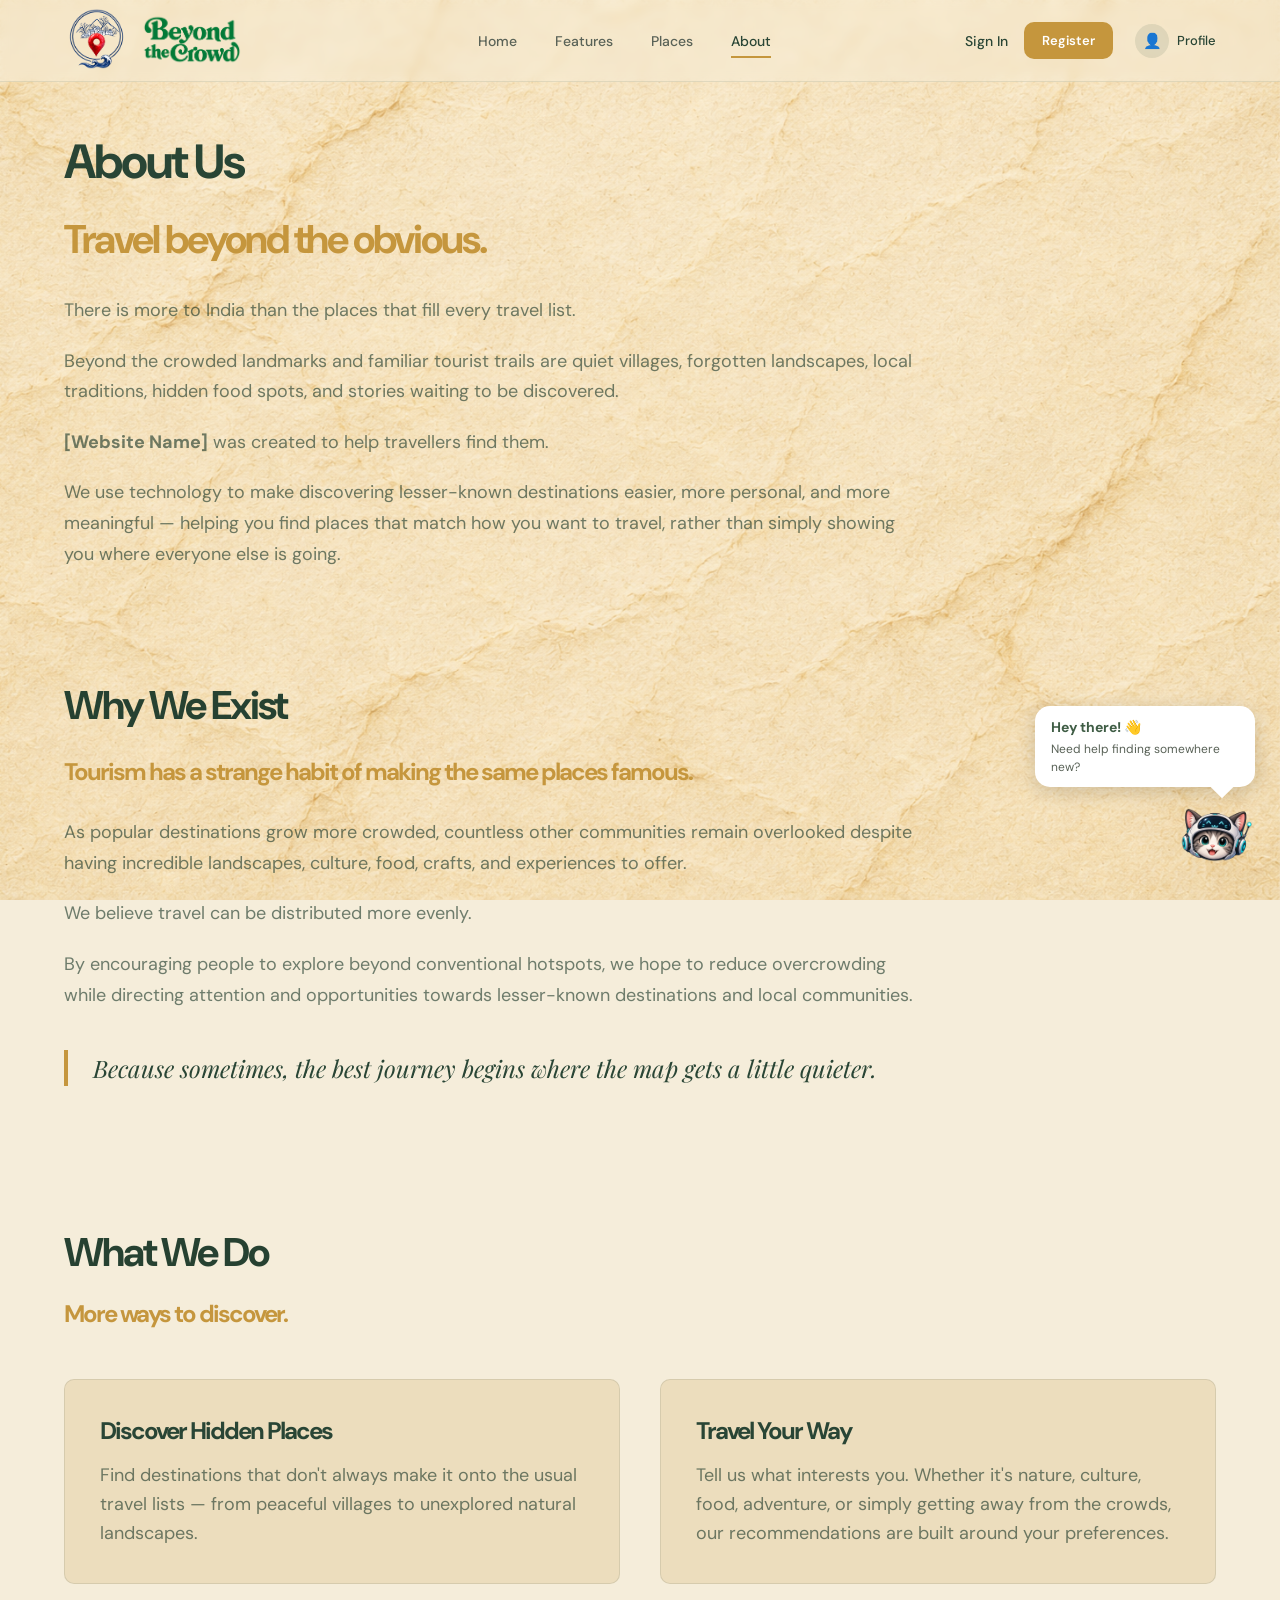
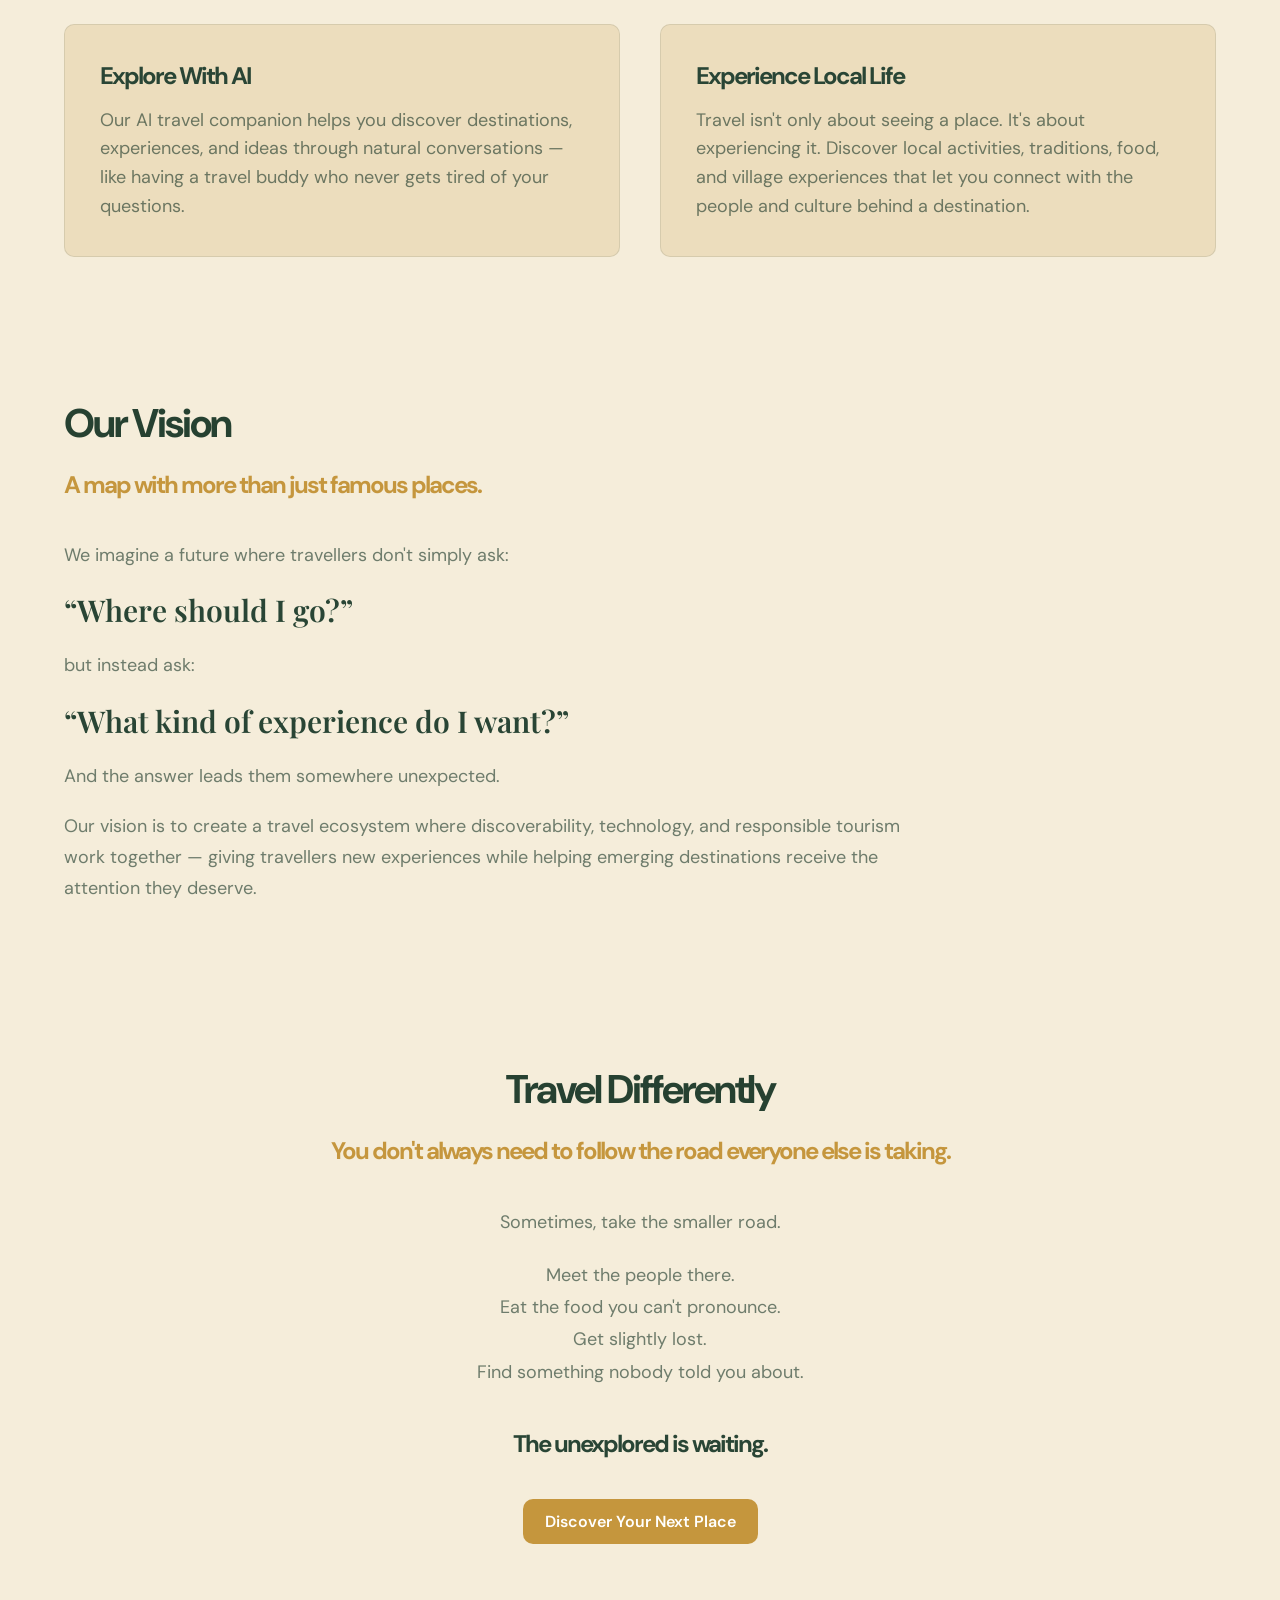
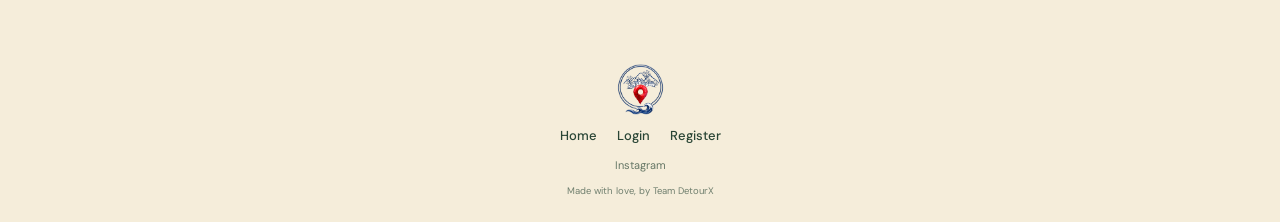
==== commit 56c2381b: "your changes" ====
--- a/about.html
+++ b/about.html
@@ -291,6 +291,48 @@
 
     </main>
 
+    <!-- ================= FOOTER ================= -->
+
+<footer class="site-footer">
+
+    <!-- Logo -->
+    <div class="footer-logo">
+        <a href="index.html">
+            <img src="images/web-logo.png" alt="Website Logo">
+        </a>
+    </div>
+
+
+    <!-- Footer Links -->
+    <div class="footer-links">
+
+        <a href="index.html">Home</a>
+
+        <a href="signin.html">Login</a>
+
+        <a href="register.html">Register</a>
+
+    </div>
+
+
+    <!-- Instagram -->
+    <div class="footer-social">
+
+        <!-- Instagram icon will be added here -->
+        <span class="instagram-placeholder">
+            Instagram
+        </span>
+
+    </div>
+
+
+    <!-- Credit -->
+    <p class="footer-credit">
+        Made with love, by Team DetourX
+    </p>
+
+</footer>
+
     <!-- ================= CHATBOT ================= -->
 
 <div class="chatbot" id="chatbot">
--- a/about.css
+++ b/about.css
@@ -722,4 +722,112 @@
         font-size: 3.2rem;
     }
 
+}
+
+/* ================= FOOTER ================= */
+
+.site-footer {
+    width: 100%;
+
+    display: flex;
+    flex-direction: column;
+    align-items: center;
+    justify-content: center;
+
+    text-align: center;
+
+    padding: 4rem 2rem 2.5rem;
+
+    box-sizing: border-box;
+}
+
+
+/* Logo */
+
+.footer-logo img {
+    width: 55px;
+    height: auto;
+
+    display: block;
+}
+
+.footer-logo {
+    margin-bottom: 1.2rem;
+}
+
+
+/* Navigation links */
+
+.footer-links {
+    display: flex;
+    align-items: center;
+    justify-content: center;
+
+    gap: 2rem;
+
+    margin-bottom: 1.4rem;
+}
+
+.footer-links a {
+    text-decoration: none;
+
+    color: #294535;
+
+    font-family: "DM Sans", sans-serif;
+
+    font-size: 1.3rem;
+    font-weight: 500;
+
+    transition: opacity 0.2s ease;
+}
+
+.footer-links a:hover {
+    opacity: 0.6;
+}
+
+
+/* Instagram placeholder */
+
+.footer-social {
+    margin-bottom: 1.3rem;
+}
+
+.instagram-placeholder {
+    font-family: "DM Sans", sans-serif;
+
+    font-size: 1.1rem;
+
+    color: #294535;
+
+    opacity: 0.7;
+}
+
+
+/* Credit */
+
+.footer-credit {
+    margin: 0;
+
+    font-family: "DM Sans", sans-serif;
+
+    font-size: 0.95rem;
+
+    color: #294535;
+
+    opacity: 0.65;
+}
+
+
+/* Mobile */
+
+@media (max-width: 600px) {
+
+    .site-footer {
+        padding-top: 3rem;
+    }
+
+    .footer-links {
+        gap: 1.4rem;
+    }
+
 }
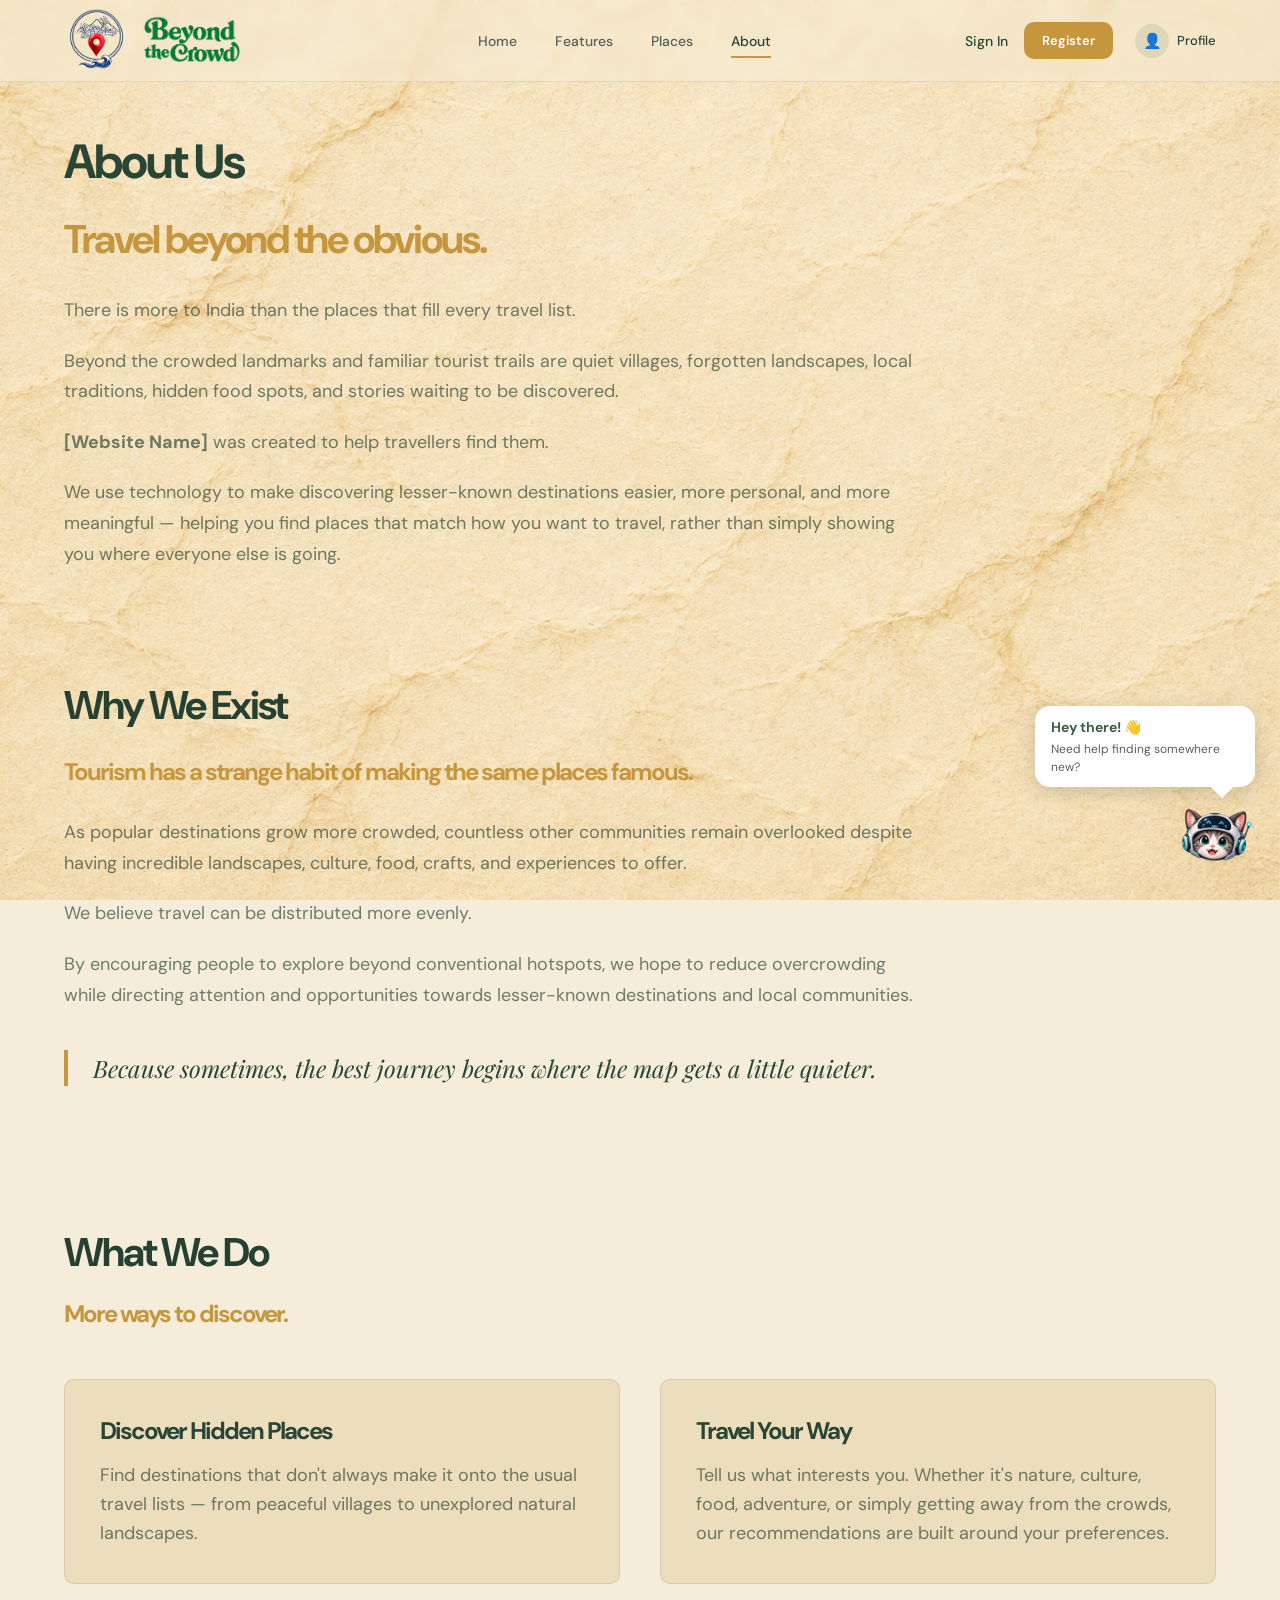
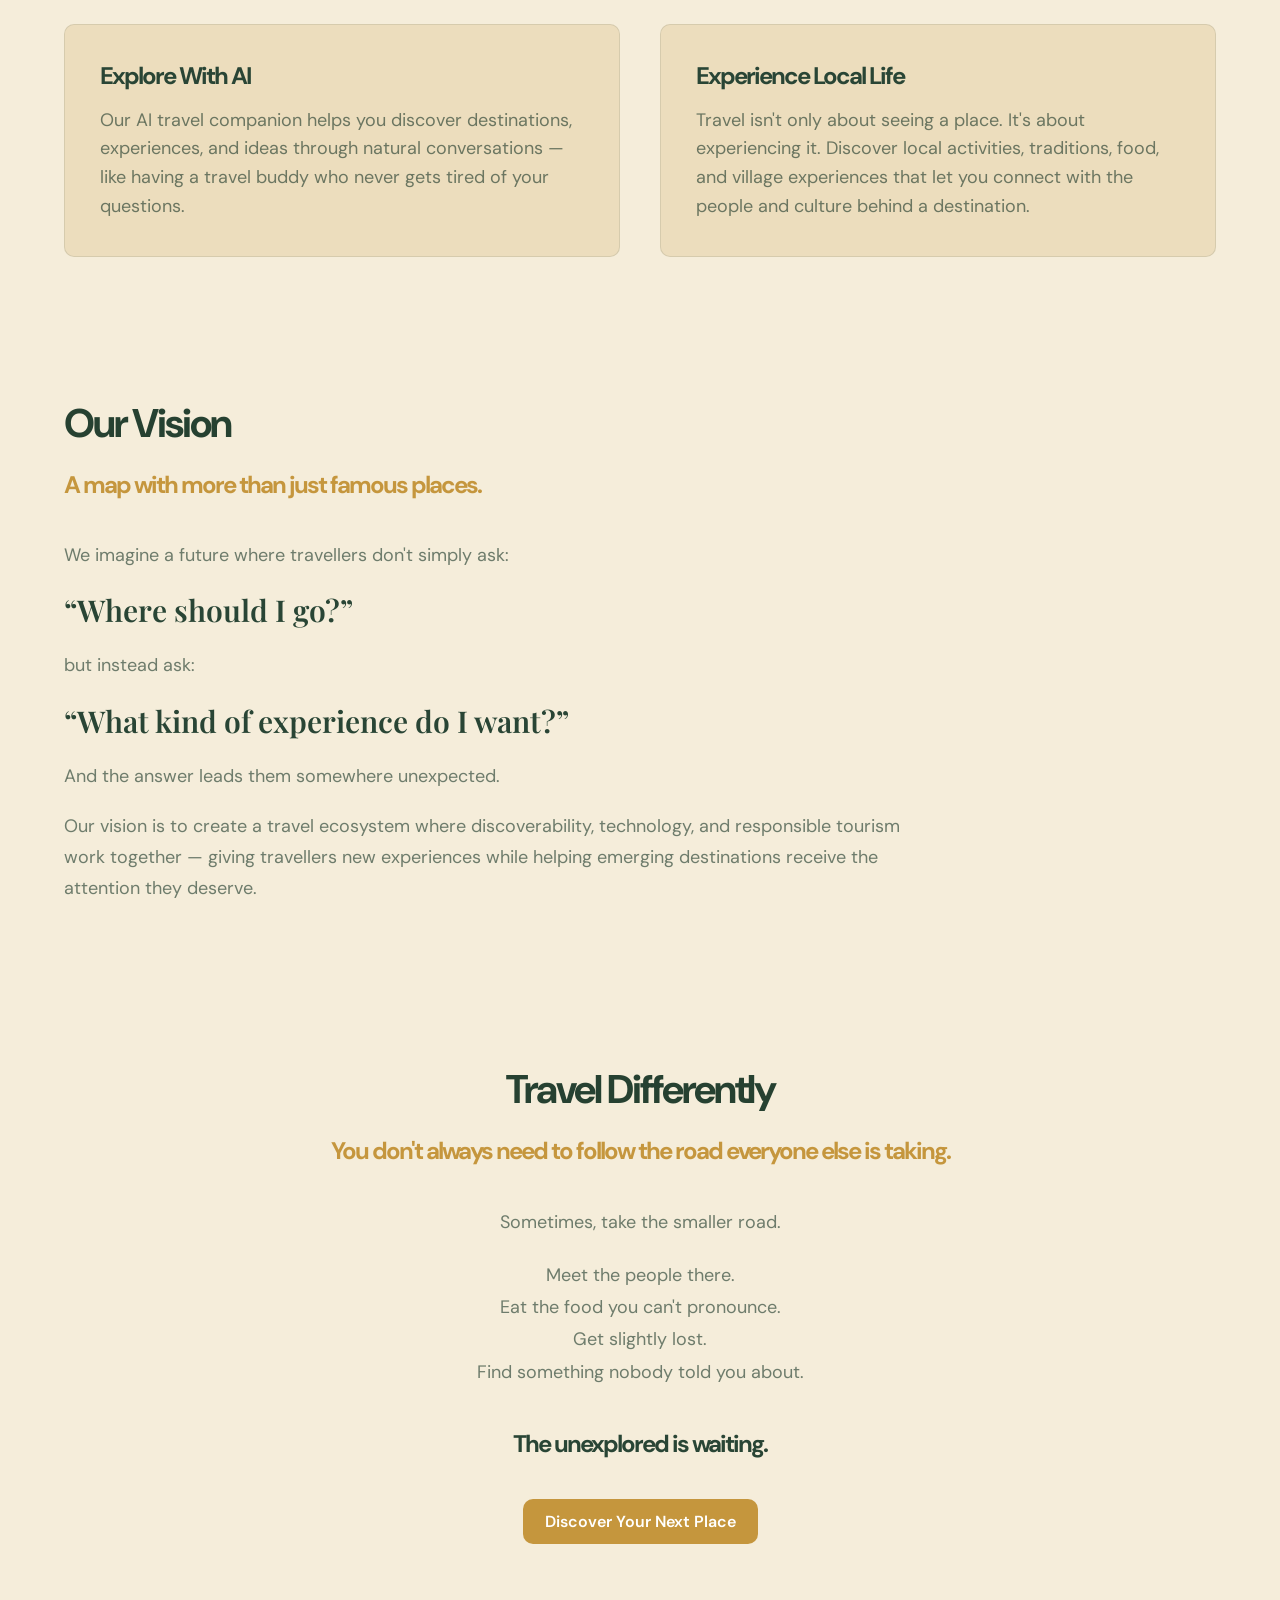
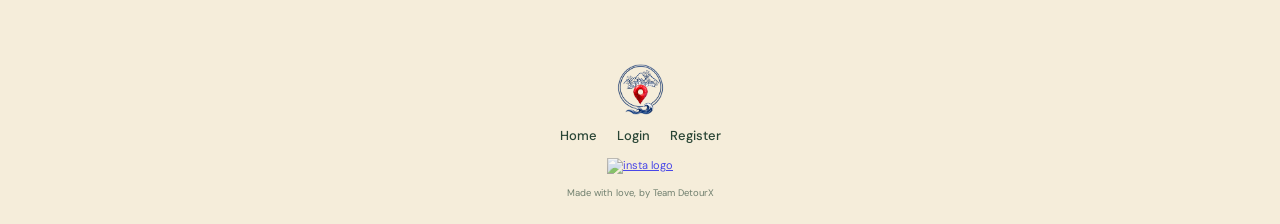
==== commit c18c8bd0: "your changes" ====
--- a/about.html
+++ b/about.html
@@ -6,6 +6,7 @@
     <meta name="viewport" content="width=device-width, initial-scale=1.0">
     <link rel="stylesheet" href="about.css">
     <link rel="stylesheet" href="chatbot.css">
+    <link rel="icon" type="image/png" href="images/web-logo.png">
 
     <title>About Us</title>
 
@@ -320,7 +321,9 @@
 
         <!-- Instagram icon will be added here -->
         <span class="instagram-placeholder">
-            Instagram
+            <a href="https://www.instagram.com/_.beyond_the_crowd_/">
+                <img src="images/logo-instagram.svg" alt="insta logo">
+            </a>
         </span>
 
     </div>
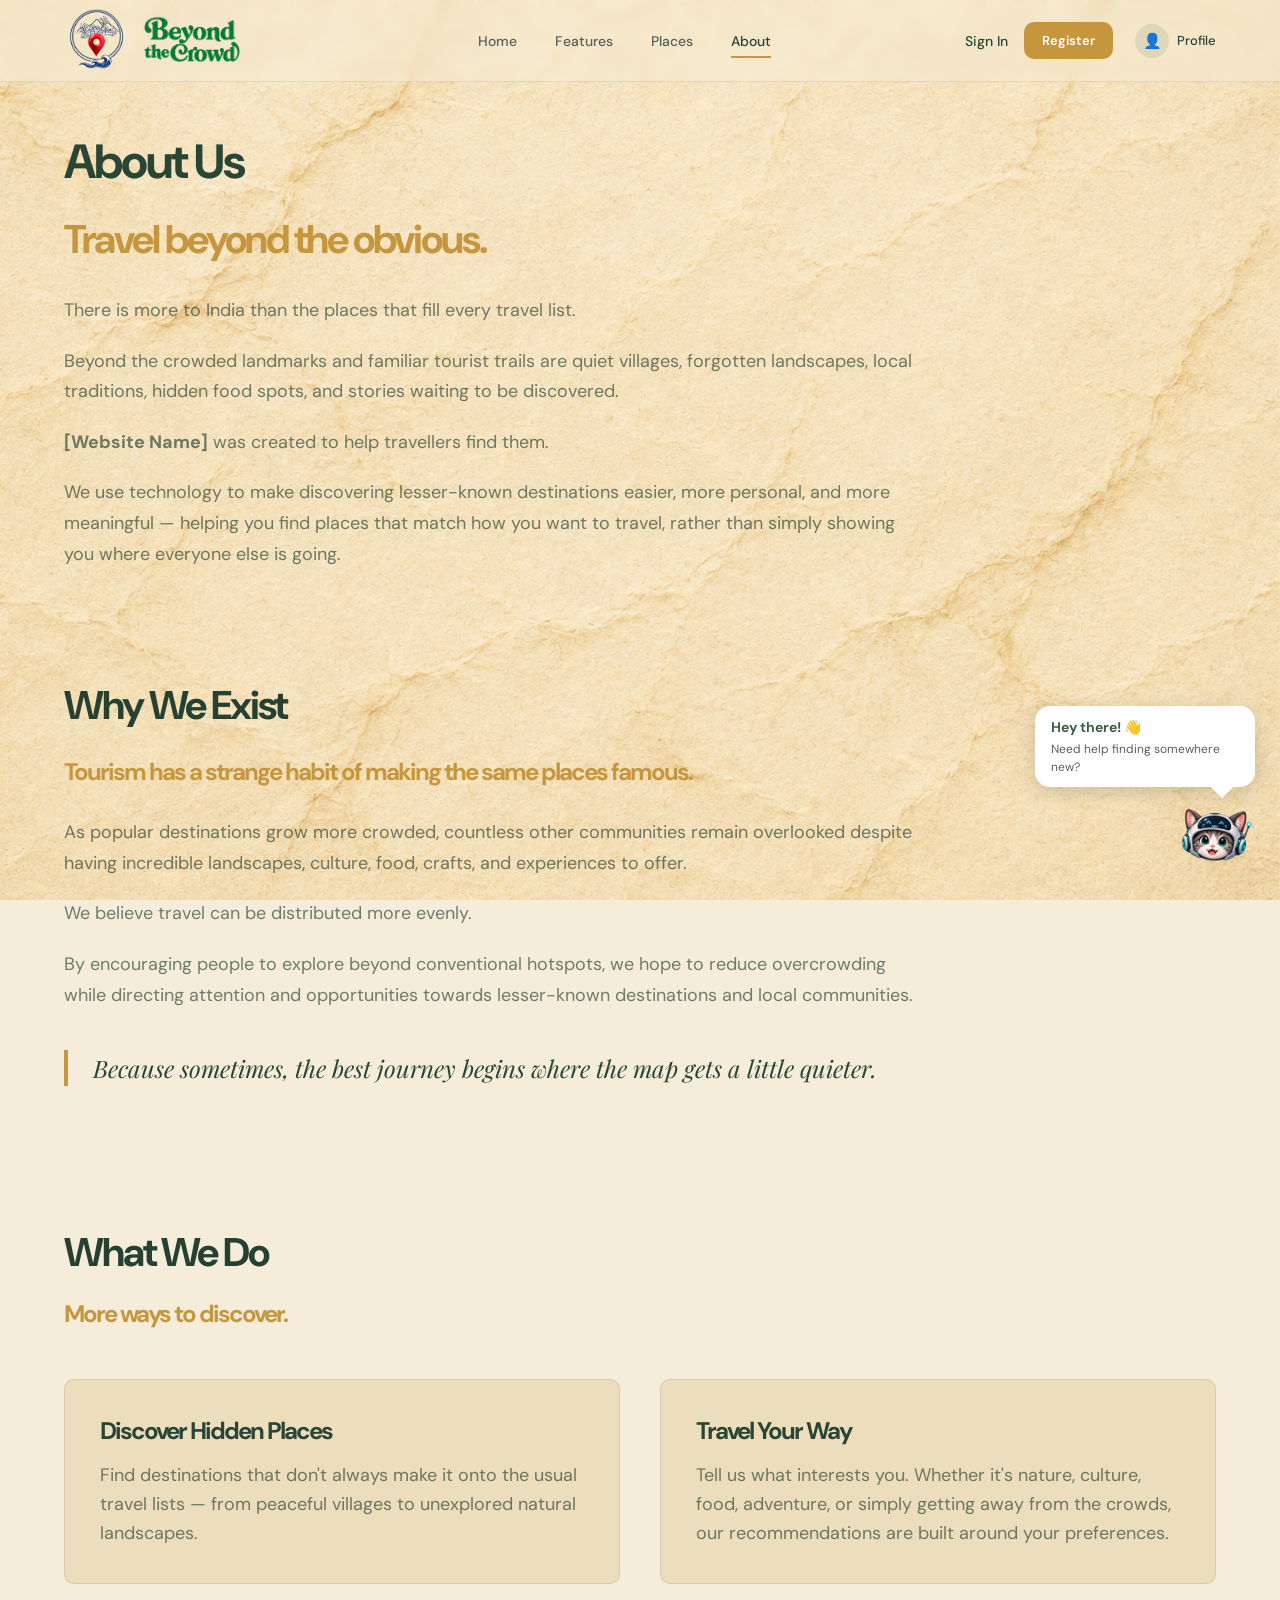
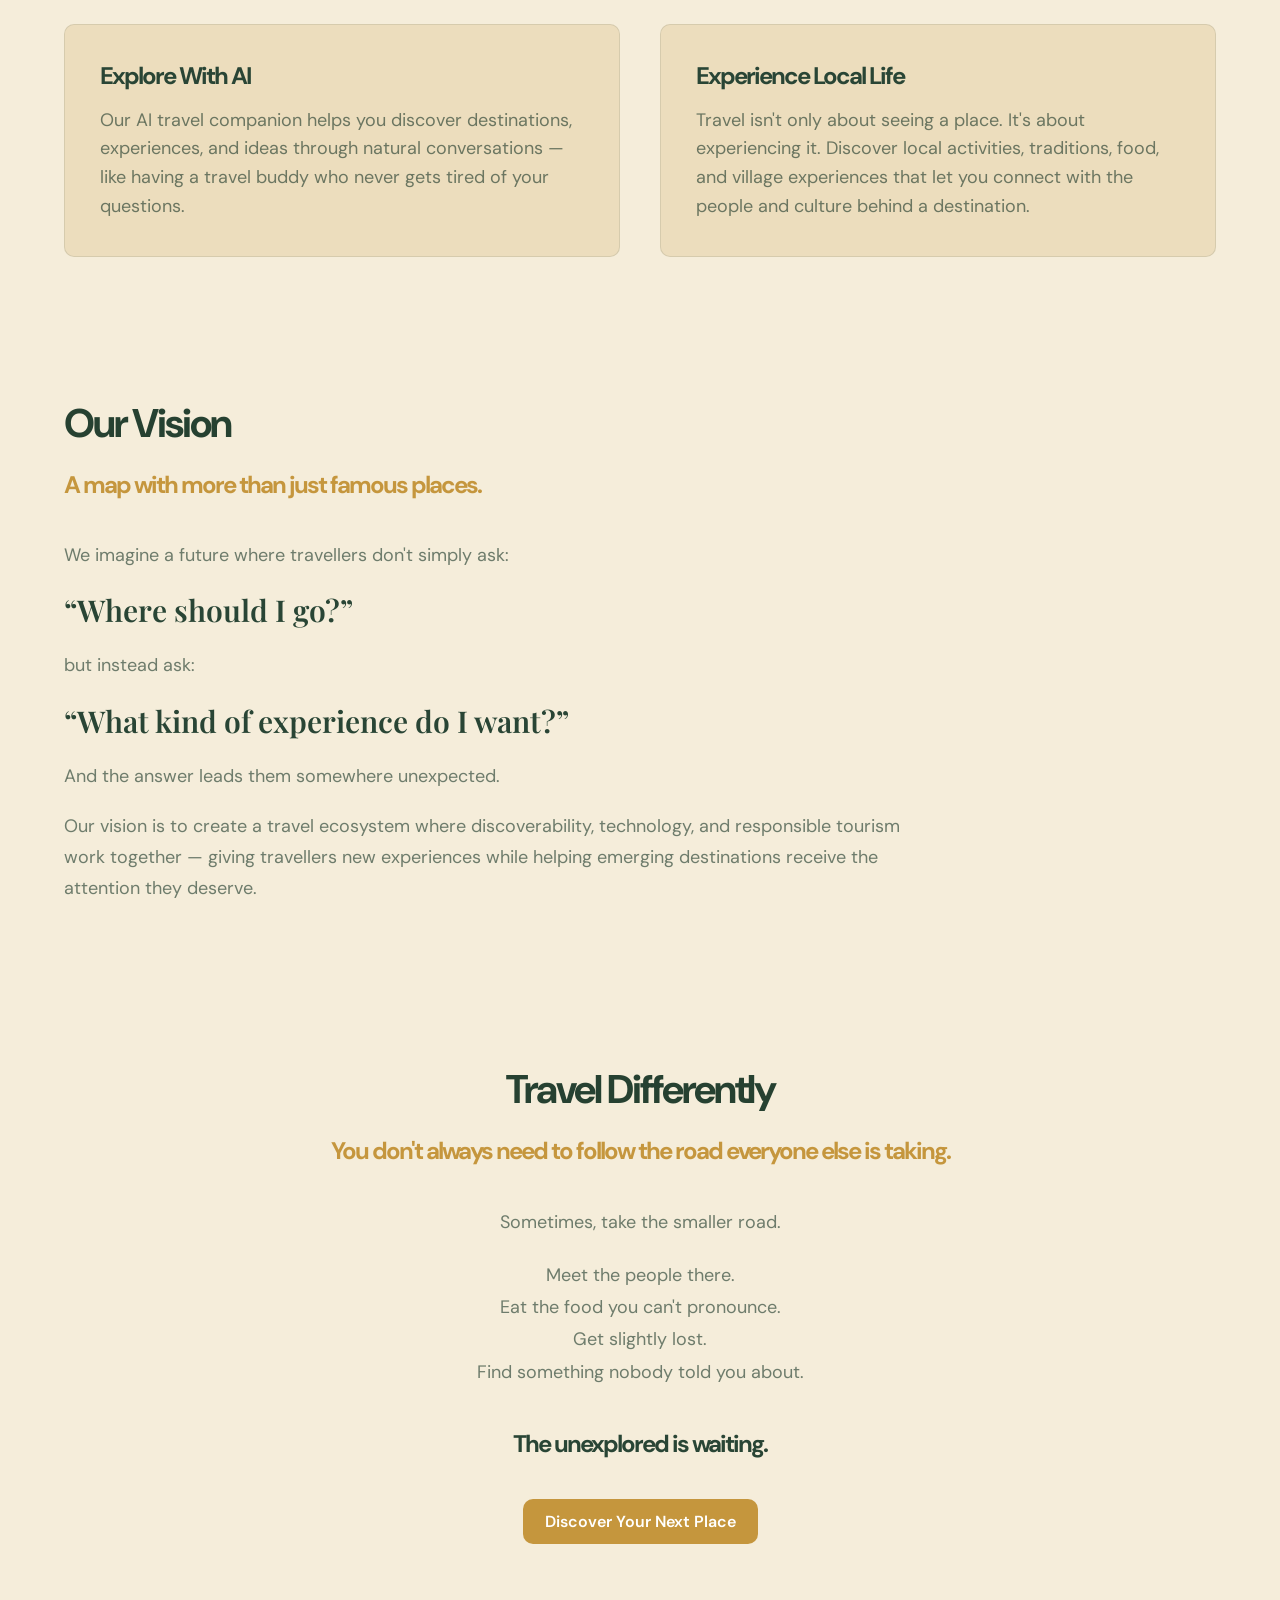
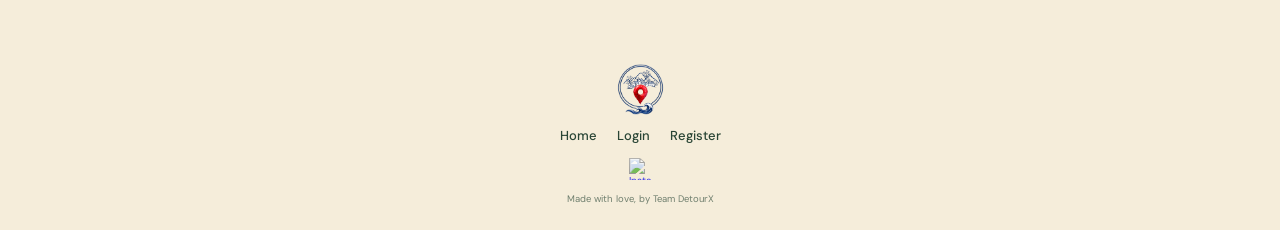
==== commit 857caeee: "your changes" ====
--- a/about.html
+++ b/about.html
@@ -317,16 +317,17 @@
 
 
     <!-- Instagram -->
-    <div class="footer-social">
-
-        <!-- Instagram icon will be added here -->
-        <span class="instagram-placeholder">
-            <a href="https://www.instagram.com/_.beyond_the_crowd_/">
-                <img src="images/logo-instagram.svg" alt="insta logo">
-            </a>
-        </span>
-
-    </div>
+<div class="footer-social">
+
+    <a href="#" aria-label="Instagram">
+        <img
+            src="images/instagram.svg"
+            alt="Instagram"
+            class="instagram-icon"
+        >
+    </a>
+
+</div>
 
 
     <!-- Credit -->
--- a/about.css
+++ b/about.css
@@ -830,4 +830,24 @@
         gap: 1.4rem;
     }
 
+}
+
+.footer-social {
+    margin-bottom: 1.3rem;
+}
+
+.instagram-icon {
+    width: 22px;
+    height: 22px;
+
+    display: block;
+
+    opacity: 0.8;
+
+    transition: transform 0.2s ease, opacity 0.2s ease;
+}
+
+.instagram-icon:hover {
+    transform: scale(1.1);
+    opacity: 0.6;
 }
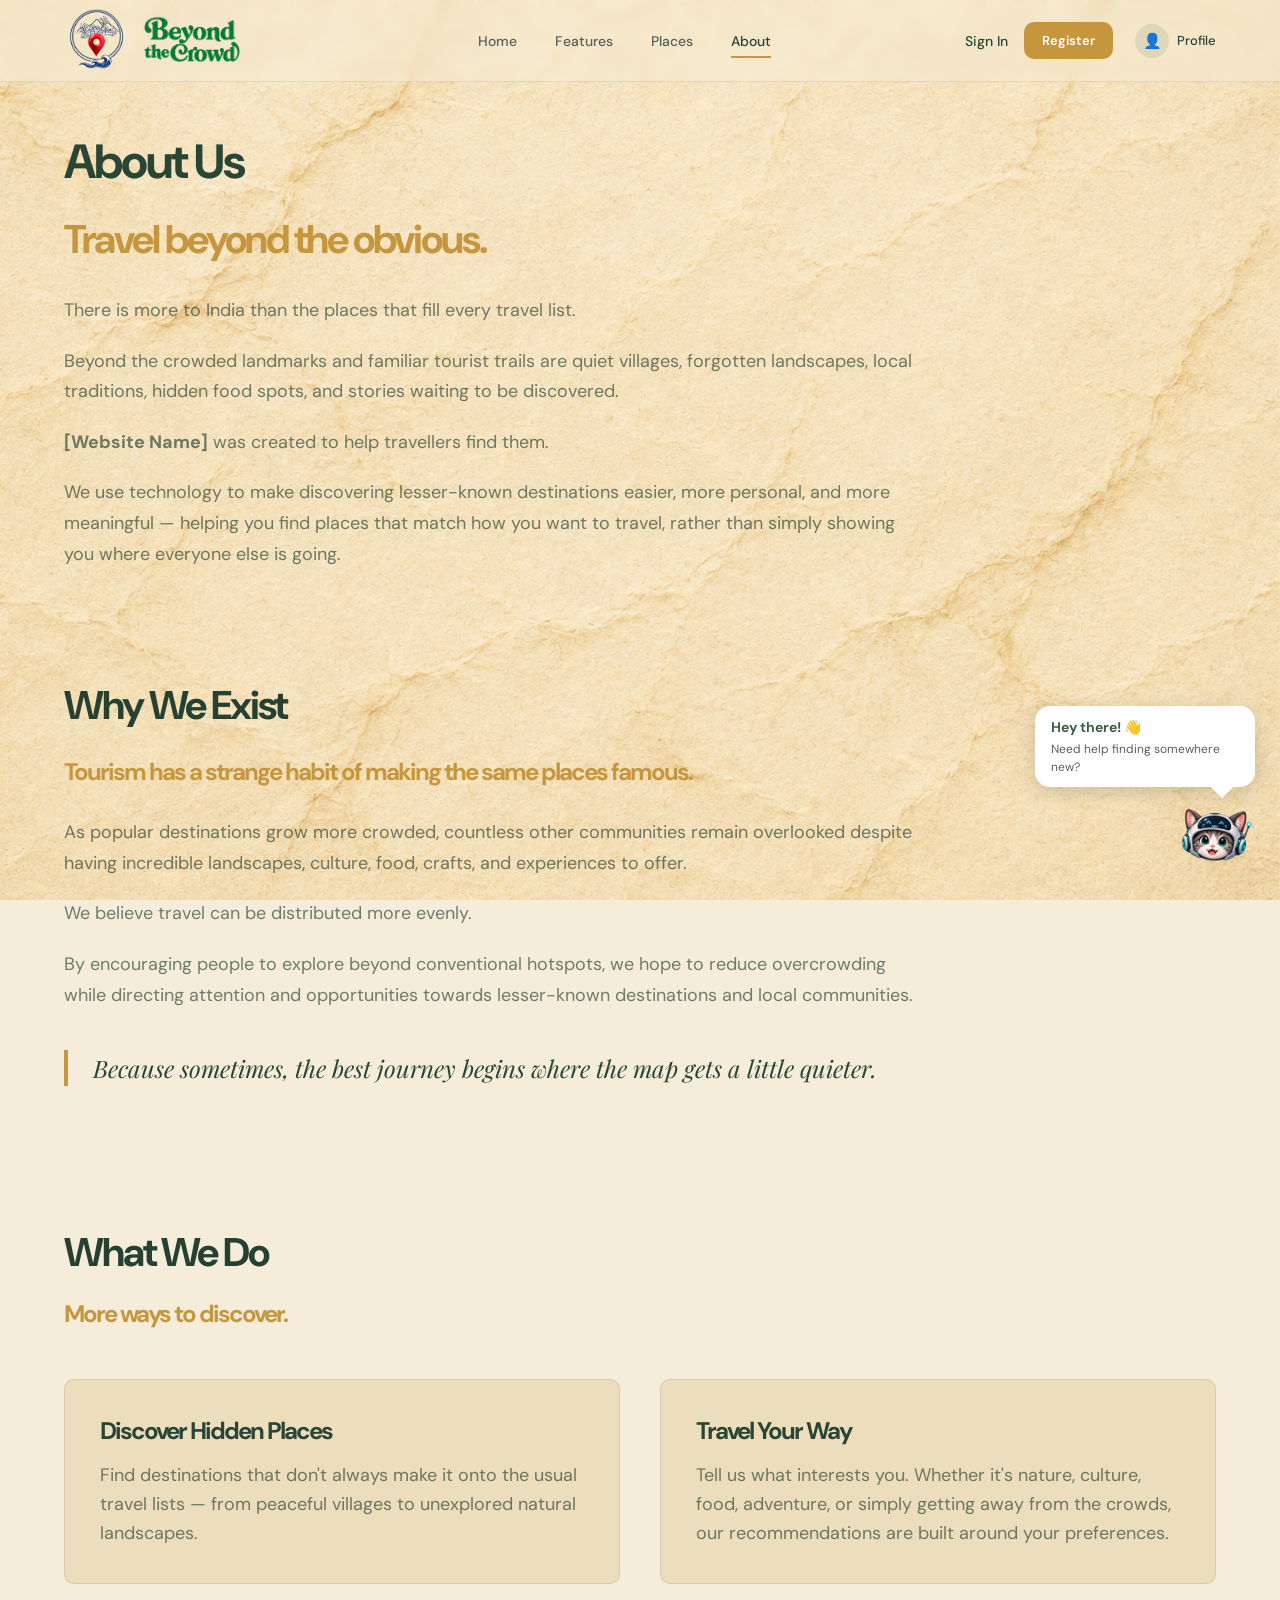
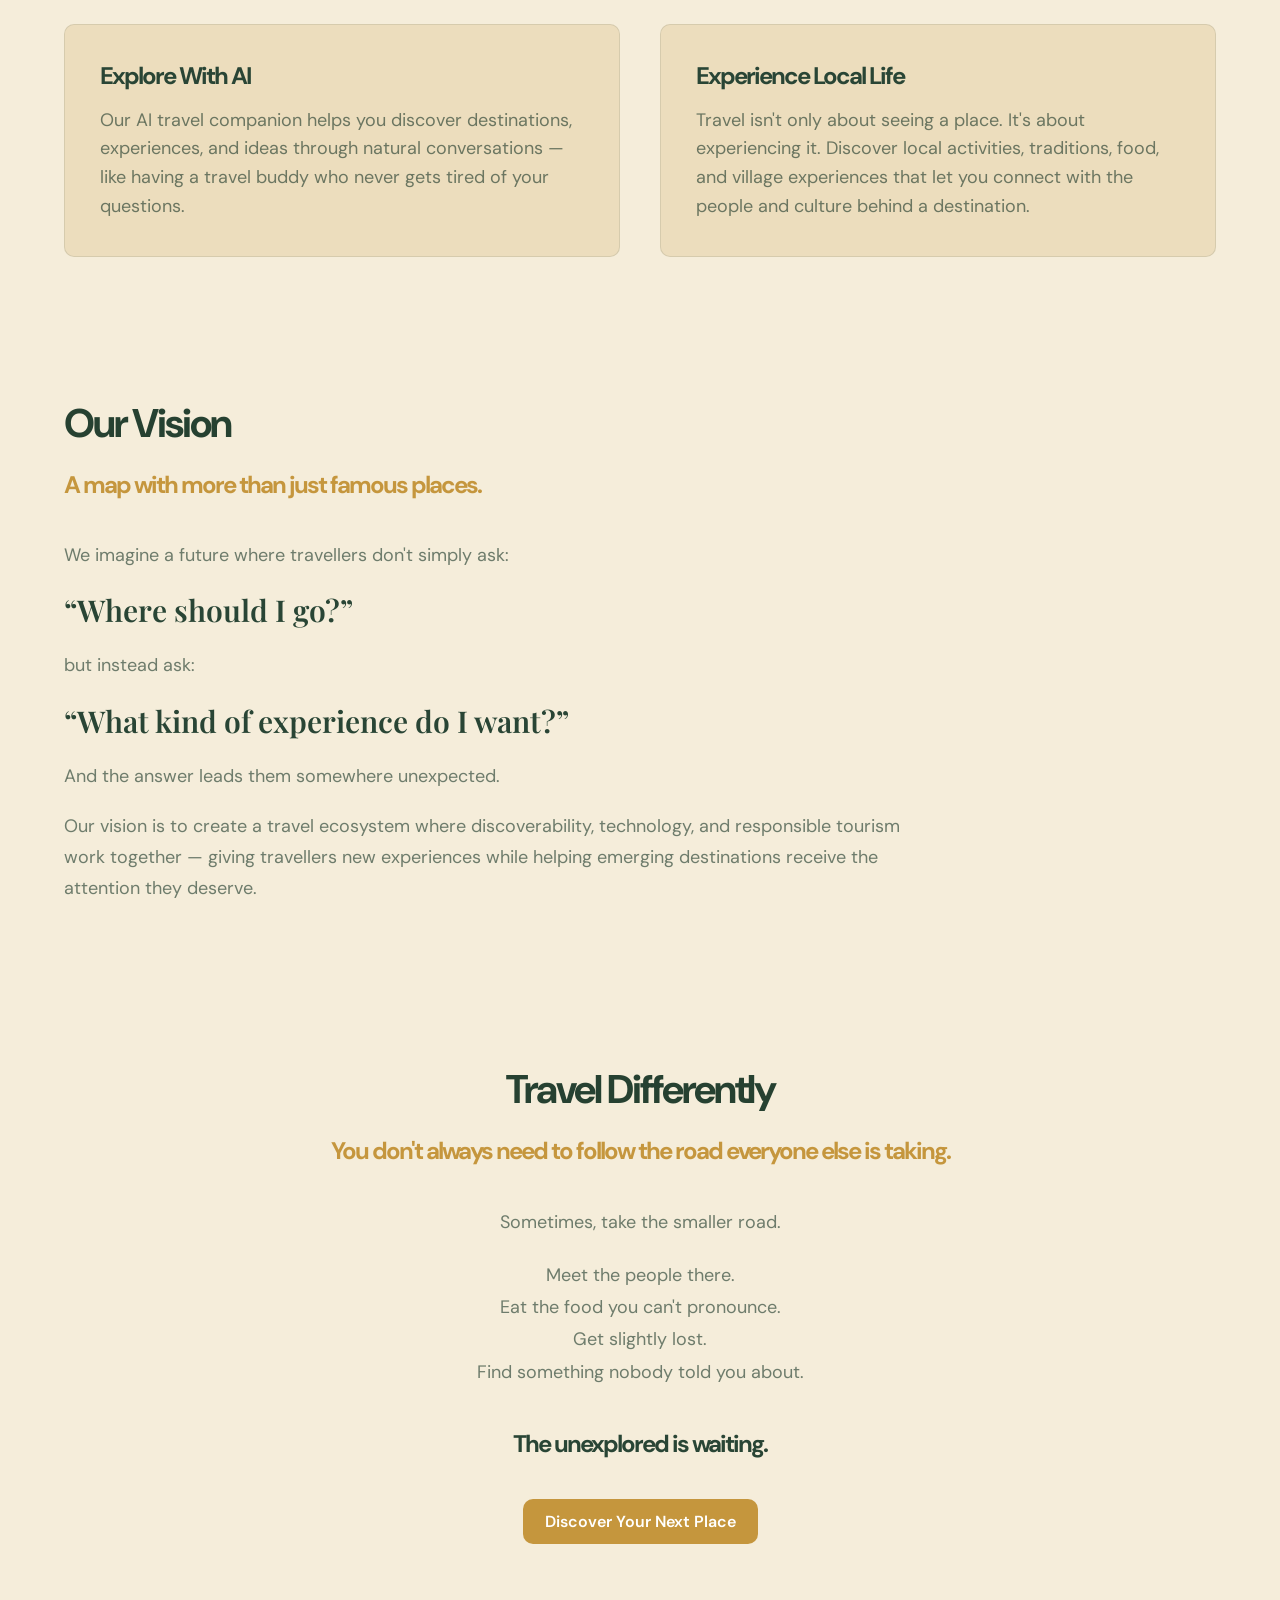
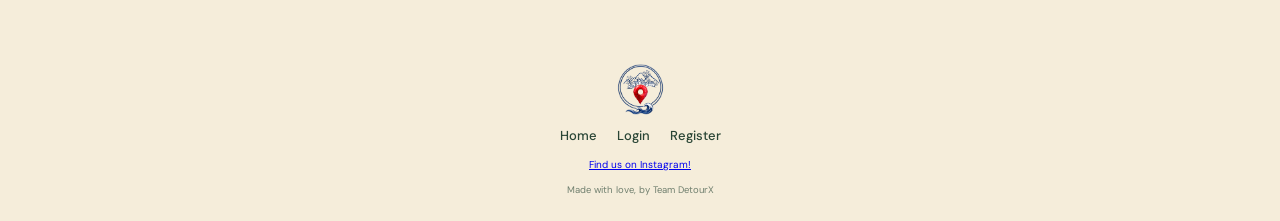
==== commit 319c4919: "your changes" ====
--- a/about.html
+++ b/about.html
@@ -319,13 +319,7 @@
     <!-- Instagram -->
 <div class="footer-social">
 
-    <a href="#" aria-label="Instagram">
-        <img
-            src="images/instagram.svg"
-            alt="Instagram"
-            class="instagram-icon"
-        >
-    </a>
+    <a href="https://www.instagram.com/_.beyond_the_crowd_/">Find us on Instagram!</a>
 
 </div>
 
